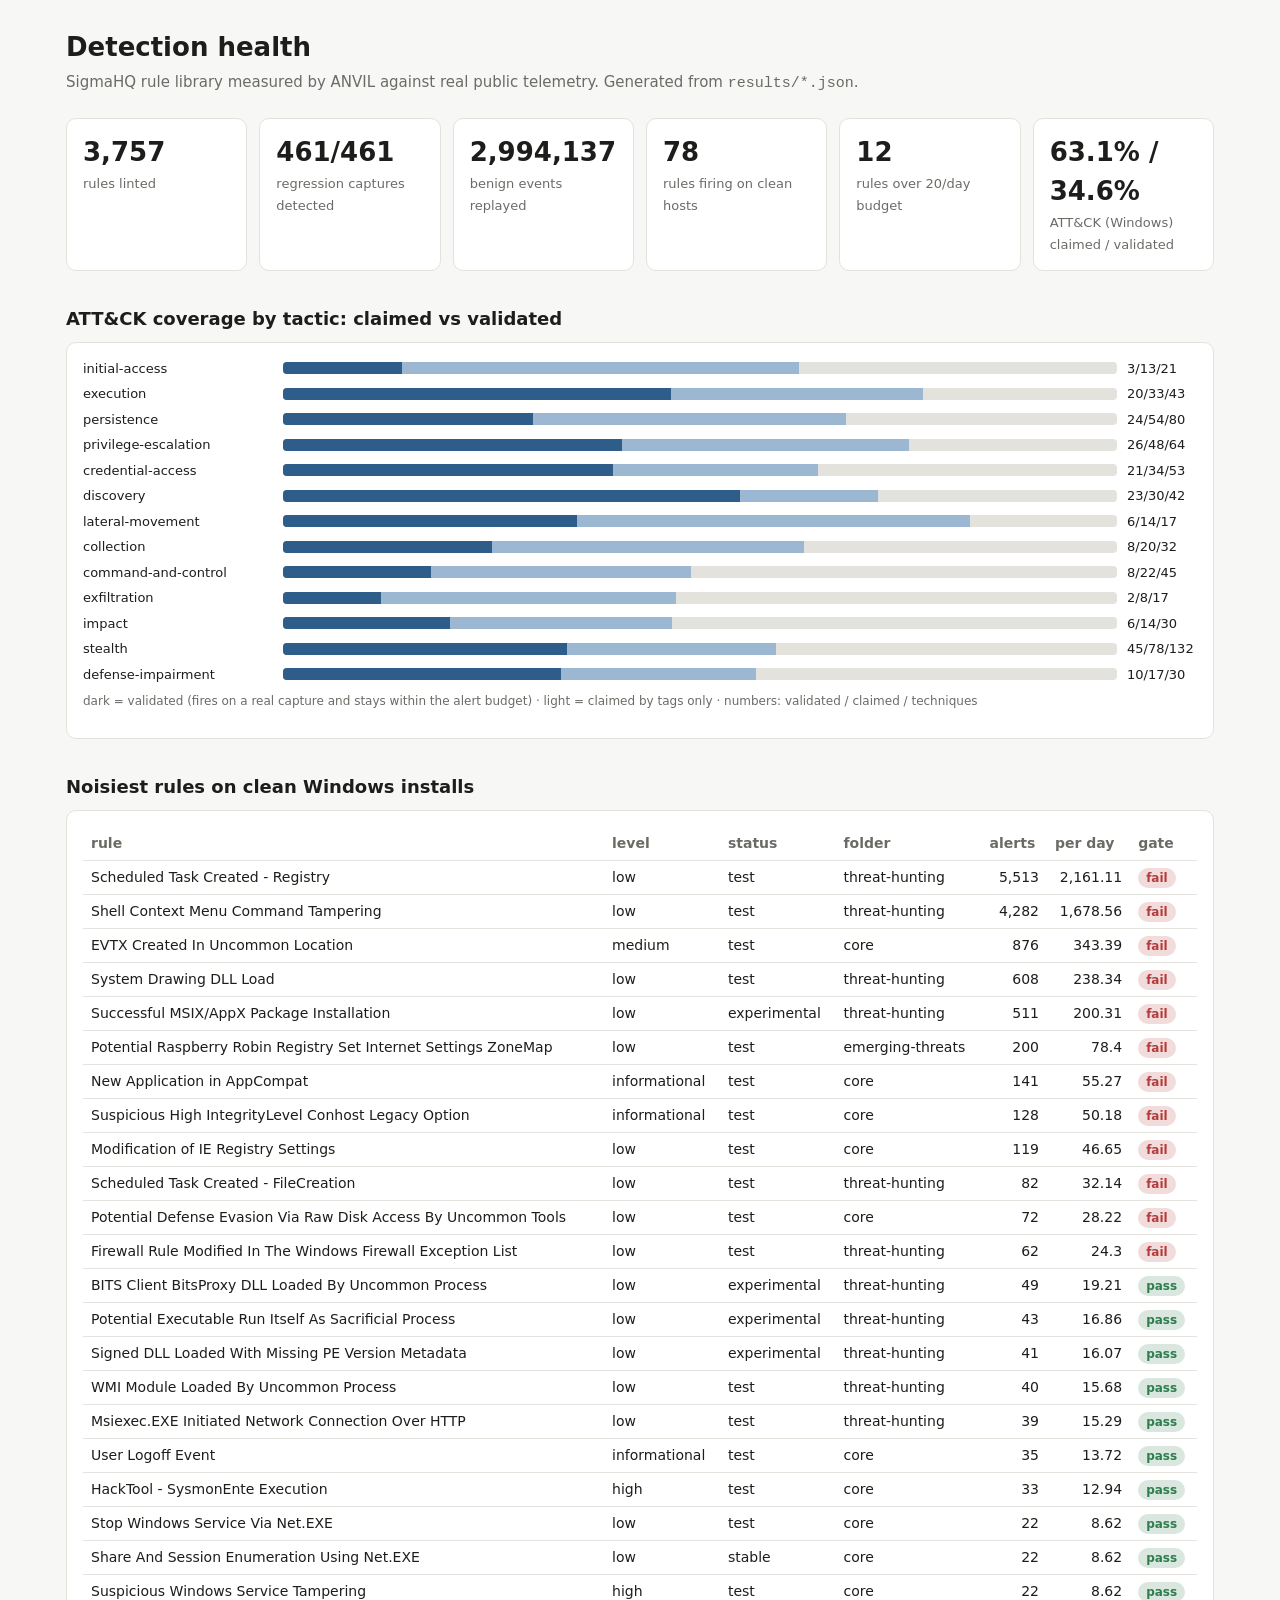
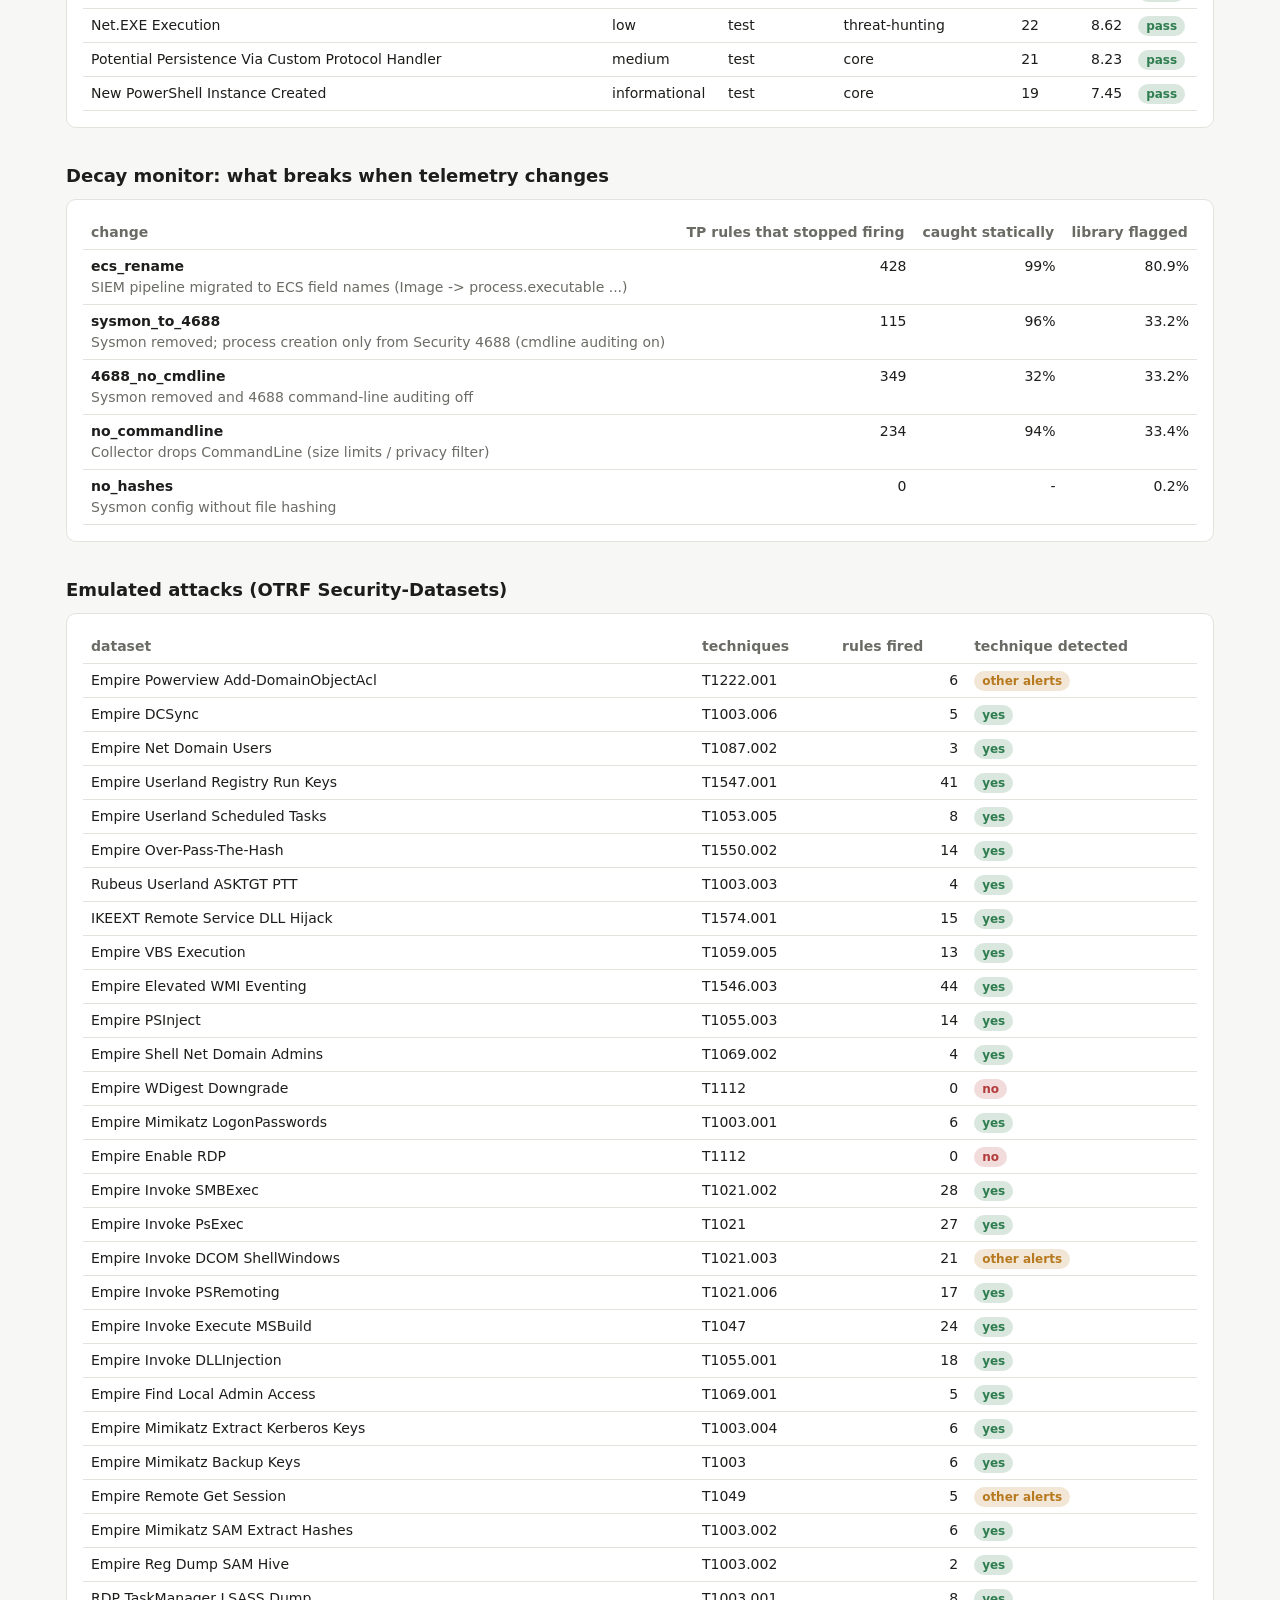
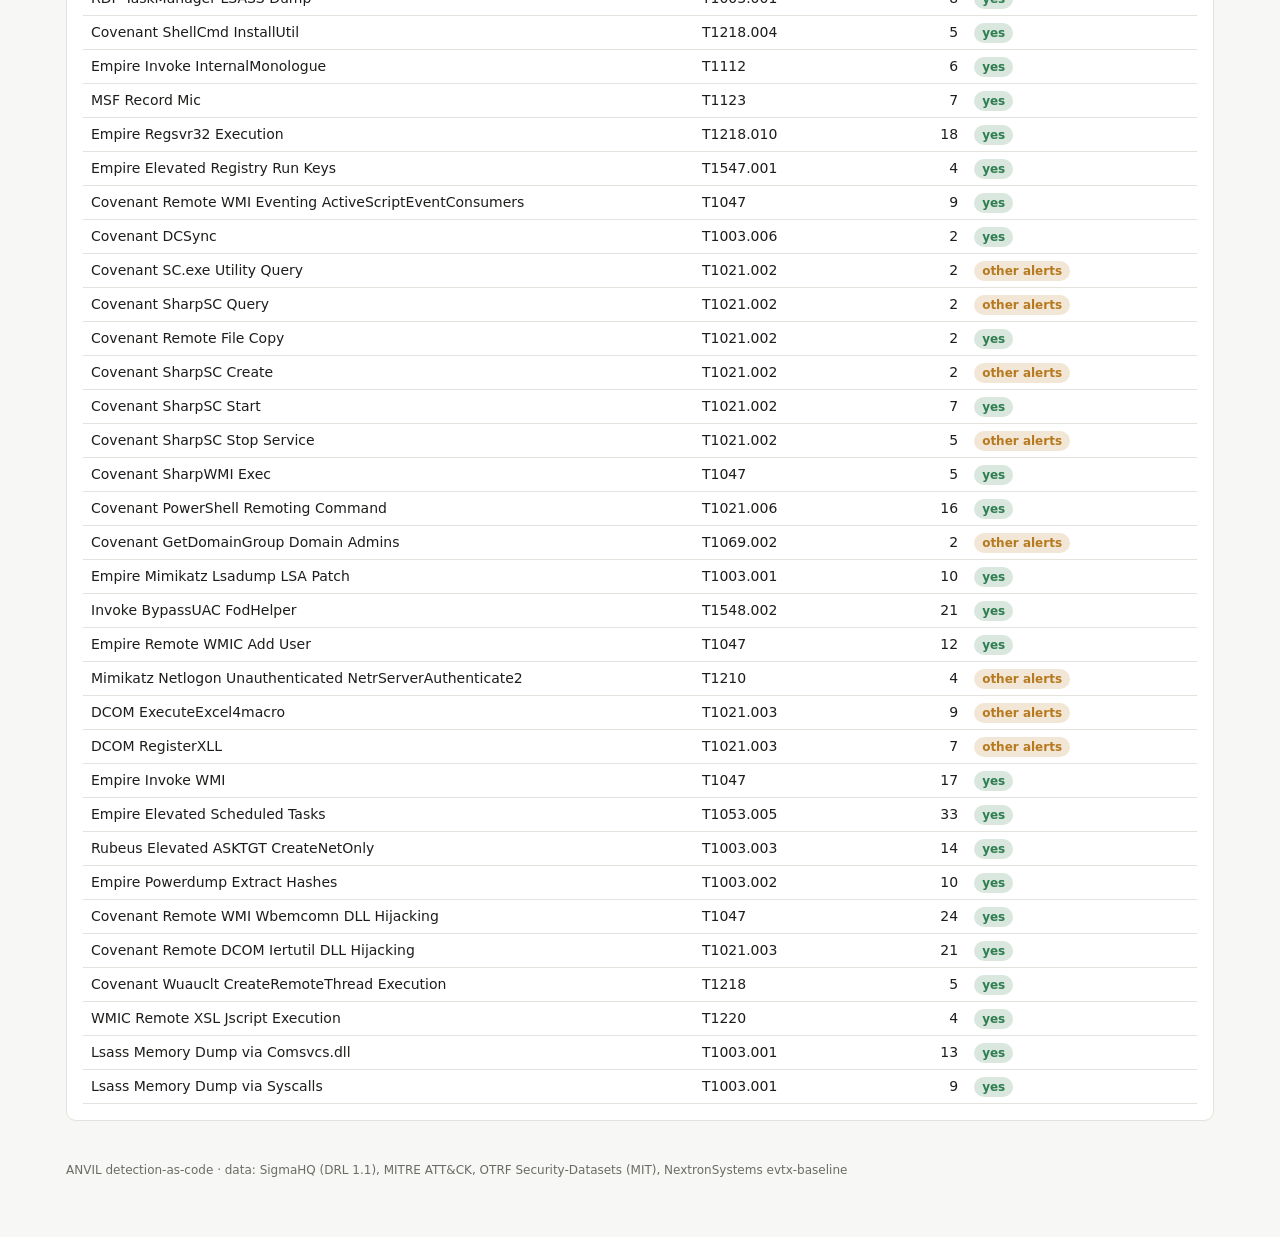
==== docs/dashboard.html @ 3c7c08f5 "data: real-data benchmark results, figures and health dashboard Full run on SigmaHQ @07ec293, evtx-b" ====
<!doctype html><html lang="en"><head><meta charset="utf-8"><meta name="viewport" content="width=device-width,initial-scale=1"><title>ANVIL detection health</title><style>
:root{--bg:#f7f7f5;--panel:#fff;--ink:#1d1d1b;--muted:#6b6b66;--line:#e3e2dc;--ok:#2f7d4f;--warn:#b7791f;
--bad:#b23b3b;--accent:#2f5d8a;--bar:#2f5d8a;--bar2:#9cb7d1}
@media (prefers-color-scheme:dark){:root{--bg:#141413;--panel:#1d1d1b;--ink:#ecebe6;--muted:#a3a29b;
--line:#33332f;--ok:#5fb383;--warn:#d9a441;--bad:#e06c6c;--accent:#7aa7d6;--bar:#7aa7d6;--bar2:#3c5a78}}
*{box-sizing:border-box}body{margin:0;background:var(--bg);color:var(--ink);
font:15px/1.5 system-ui,-apple-system,"Segoe UI",sans-serif}
main{max-width:1180px;margin:0 auto;padding:28px 16px 60px}
h1{font-size:26px;margin:0 0 4px}h2{font-size:18px;margin:34px 0 10px}
.sub{color:var(--muted);margin:0 0 22px}
.kpis{display:grid;grid-template-columns:repeat(auto-fit,minmax(170px,1fr));gap:12px}
.kpi{background:var(--panel);border:1px solid var(--line);border-radius:10px;padding:14px 16px}
.kpi b{display:block;font-size:26px;font-variant-numeric:tabular-nums}.kpi span{color:var(--muted);font-size:13px}
.card{background:var(--panel);border:1px solid var(--line);border-radius:10px;padding:16px;overflow-x:auto}
table{border-collapse:collapse;width:100%;font-size:14px}th,td{text-align:left;padding:6px 8px;
border-bottom:1px solid var(--line);vertical-align:top}th{color:var(--muted);font-weight:600}
td.n{text-align:right;font-variant-numeric:tabular-nums}
.pill{display:inline-block;padding:1px 8px;border-radius:99px;font-size:12px;font-weight:600}
.pass{background:color-mix(in srgb,var(--ok) 18%,transparent);color:var(--ok)}
.fail{background:color-mix(in srgb,var(--bad) 18%,transparent);color:var(--bad)}
.warn{background:color-mix(in srgb,var(--warn) 18%,transparent);color:var(--warn)}
.bars{display:grid;grid-template-columns:190px 1fr 70px;gap:6px 10px;align-items:center;font-size:13px}
.track{background:var(--line);border-radius:4px;height:12px;position:relative;overflow:hidden}
.fill{position:absolute;left:0;top:0;bottom:0;background:var(--bar2)}
.fill2{position:absolute;left:0;top:0;bottom:0;background:var(--bar)}
.legend{color:var(--muted);font-size:12px;margin-top:8px}
.grid2{display:grid;grid-template-columns:1fr 1fr;gap:16px}@media(max-width:800px){.grid2{grid-template-columns:1fr}}
footer{color:var(--muted);font-size:12px;margin-top:40px}
</style></head><body><main><h1>Detection health</h1><p class="sub">SigmaHQ rule library measured by ANVIL against real public telemetry. Generated from <code>results/*.json</code>.</p><div class="kpis"><div class="kpi"><b>3,757</b><span>rules linted</span></div><div class="kpi"><b>461/461</b><span>regression captures detected</span></div><div class="kpi"><b>2,994,137</b><span>benign events replayed</span></div><div class="kpi"><b>78</b><span>rules firing on clean hosts</span></div><div class="kpi"><b>12</b><span>rules over 20/day budget</span></div><div class="kpi"><b>63.1% / 34.6%</b><span>ATT&amp;CK (Windows) claimed / validated</span></div></div><h2>ATT&amp;CK coverage by tactic: claimed vs validated</h2><div class="card"><div class="bars"><span>initial-access</span><div class="track"><div class="fill" style="width:61.9%"></div><div class="fill2" style="width:14.3%"></div></div><span>3/13/21</span><span>execution</span><div class="track"><div class="fill" style="width:76.7%"></div><div class="fill2" style="width:46.5%"></div></div><span>20/33/43</span><span>persistence</span><div class="track"><div class="fill" style="width:67.5%"></div><div class="fill2" style="width:30.0%"></div></div><span>24/54/80</span><span>privilege-escalation</span><div class="track"><div class="fill" style="width:75.0%"></div><div class="fill2" style="width:40.6%"></div></div><span>26/48/64</span><span>credential-access</span><div class="track"><div class="fill" style="width:64.2%"></div><div class="fill2" style="width:39.6%"></div></div><span>21/34/53</span><span>discovery</span><div class="track"><div class="fill" style="width:71.4%"></div><div class="fill2" style="width:54.8%"></div></div><span>23/30/42</span><span>lateral-movement</span><div class="track"><div class="fill" style="width:82.4%"></div><div class="fill2" style="width:35.3%"></div></div><span>6/14/17</span><span>collection</span><div class="track"><div class="fill" style="width:62.5%"></div><div class="fill2" style="width:25.0%"></div></div><span>8/20/32</span><span>command-and-control</span><div class="track"><div class="fill" style="width:48.9%"></div><div class="fill2" style="width:17.8%"></div></div><span>8/22/45</span><span>exfiltration</span><div class="track"><div class="fill" style="width:47.1%"></div><div class="fill2" style="width:11.8%"></div></div><span>2/8/17</span><span>impact</span><div class="track"><div class="fill" style="width:46.7%"></div><div class="fill2" style="width:20.0%"></div></div><span>6/14/30</span><span>stealth</span><div class="track"><div class="fill" style="width:59.1%"></div><div class="fill2" style="width:34.1%"></div></div><span>45/78/132</span><span>defense-impairment</span><div class="track"><div class="fill" style="width:56.7%"></div><div class="fill2" style="width:33.3%"></div></div><span>10/17/30</span></div><p class="legend">dark = validated (fires on a real capture and stays within the alert budget) · light = claimed by tags only · numbers: validated / claimed / techniques</p></div><h2>Noisiest rules on clean Windows installs</h2><div class="card"><table><tr><th>rule</th><th>level</th><th>status</th><th>folder</th><th class="n">alerts</th><th class="n">per day</th><th>gate</th></tr><tr><td>Scheduled Task Created - Registry</td><td>low</td><td>test</td><td>threat-hunting</td><td class="n">5,513</td><td class="n">2,161.11</td><td><span class="pill fail">fail</span></td></tr><tr><td>Shell Context Menu Command Tampering</td><td>low</td><td>test</td><td>threat-hunting</td><td class="n">4,282</td><td class="n">1,678.56</td><td><span class="pill fail">fail</span></td></tr><tr><td>EVTX Created In Uncommon Location</td><td>medium</td><td>test</td><td>core</td><td class="n">876</td><td class="n">343.39</td><td><span class="pill fail">fail</span></td></tr><tr><td>System Drawing DLL Load</td><td>low</td><td>test</td><td>threat-hunting</td><td class="n">608</td><td class="n">238.34</td><td><span class="pill fail">fail</span></td></tr><tr><td>Successful MSIX/AppX Package Installation</td><td>low</td><td>experimental</td><td>threat-hunting</td><td class="n">511</td><td class="n">200.31</td><td><span class="pill fail">fail</span></td></tr><tr><td>Potential Raspberry Robin Registry Set Internet Settings ZoneMap</td><td>low</td><td>test</td><td>emerging-threats</td><td class="n">200</td><td class="n">78.4</td><td><span class="pill fail">fail</span></td></tr><tr><td>New Application in AppCompat</td><td>informational</td><td>test</td><td>core</td><td class="n">141</td><td class="n">55.27</td><td><span class="pill fail">fail</span></td></tr><tr><td>Suspicious High IntegrityLevel Conhost Legacy Option</td><td>informational</td><td>test</td><td>core</td><td class="n">128</td><td class="n">50.18</td><td><span class="pill fail">fail</span></td></tr><tr><td>Modification of IE Registry Settings</td><td>low</td><td>test</td><td>core</td><td class="n">119</td><td class="n">46.65</td><td><span class="pill fail">fail</span></td></tr><tr><td>Scheduled Task Created - FileCreation</td><td>low</td><td>test</td><td>threat-hunting</td><td class="n">82</td><td class="n">32.14</td><td><span class="pill fail">fail</span></td></tr><tr><td>Potential Defense Evasion Via Raw Disk Access By Uncommon Tools</td><td>low</td><td>test</td><td>core</td><td class="n">72</td><td class="n">28.22</td><td><span class="pill fail">fail</span></td></tr><tr><td>Firewall Rule Modified In The Windows Firewall Exception List</td><td>low</td><td>test</td><td>threat-hunting</td><td class="n">62</td><td class="n">24.3</td><td><span class="pill fail">fail</span></td></tr><tr><td>BITS Client BitsProxy DLL Loaded By Uncommon Process</td><td>low</td><td>experimental</td><td>threat-hunting</td><td class="n">49</td><td class="n">19.21</td><td><span class="pill pass">pass</span></td></tr><tr><td>Potential Executable Run Itself As Sacrificial Process</td><td>low</td><td>experimental</td><td>threat-hunting</td><td class="n">43</td><td class="n">16.86</td><td><span class="pill pass">pass</span></td></tr><tr><td>Signed DLL Loaded With Missing PE Version Metadata</td><td>low</td><td>experimental</td><td>threat-hunting</td><td class="n">41</td><td class="n">16.07</td><td><span class="pill pass">pass</span></td></tr><tr><td>WMI Module Loaded By Uncommon Process</td><td>low</td><td>test</td><td>threat-hunting</td><td class="n">40</td><td class="n">15.68</td><td><span class="pill pass">pass</span></td></tr><tr><td>Msiexec.EXE Initiated Network Connection Over HTTP</td><td>low</td><td>test</td><td>threat-hunting</td><td class="n">39</td><td class="n">15.29</td><td><span class="pill pass">pass</span></td></tr><tr><td>User Logoff Event</td><td>informational</td><td>test</td><td>core</td><td class="n">35</td><td class="n">13.72</td><td><span class="pill pass">pass</span></td></tr><tr><td>HackTool - SysmonEnte Execution</td><td>high</td><td>test</td><td>core</td><td class="n">33</td><td class="n">12.94</td><td><span class="pill pass">pass</span></td></tr><tr><td>Stop Windows Service Via Net.EXE</td><td>low</td><td>test</td><td>core</td><td class="n">22</td><td class="n">8.62</td><td><span class="pill pass">pass</span></td></tr><tr><td>Share And Session Enumeration Using Net.EXE</td><td>low</td><td>stable</td><td>core</td><td class="n">22</td><td class="n">8.62</td><td><span class="pill pass">pass</span></td></tr><tr><td>Suspicious Windows Service Tampering</td><td>high</td><td>test</td><td>core</td><td class="n">22</td><td class="n">8.62</td><td><span class="pill pass">pass</span></td></tr><tr><td>Net.EXE Execution</td><td>low</td><td>test</td><td>threat-hunting</td><td class="n">22</td><td class="n">8.62</td><td><span class="pill pass">pass</span></td></tr><tr><td>Potential Persistence Via Custom Protocol Handler</td><td>medium</td><td>test</td><td>core</td><td class="n">21</td><td class="n">8.23</td><td><span class="pill pass">pass</span></td></tr><tr><td>New PowerShell Instance Created</td><td>informational</td><td>test</td><td>core</td><td class="n">19</td><td class="n">7.45</td><td><span class="pill pass">pass</span></td></tr></table></div><h2>Decay monitor: what breaks when telemetry changes</h2><div class="card"><table><tr><th>change</th><th class="n">TP rules that stopped firing</th><th class="n">caught statically</th><th class="n">library flagged</th></tr><tr><td><b>ecs_rename</b><br><span class="sub">SIEM pipeline migrated to ECS field names (Image -&gt; process.executable ...)</span></td><td class="n">428</td><td class="n">99%</td><td class="n">80.9%</td></tr><tr><td><b>sysmon_to_4688</b><br><span class="sub">Sysmon removed; process creation only from Security 4688 (cmdline auditing on)</span></td><td class="n">115</td><td class="n">96%</td><td class="n">33.2%</td></tr><tr><td><b>4688_no_cmdline</b><br><span class="sub">Sysmon removed and 4688 command-line auditing off</span></td><td class="n">349</td><td class="n">32%</td><td class="n">33.2%</td></tr><tr><td><b>no_commandline</b><br><span class="sub">Collector drops CommandLine (size limits / privacy filter)</span></td><td class="n">234</td><td class="n">94%</td><td class="n">33.4%</td></tr><tr><td><b>no_hashes</b><br><span class="sub">Sysmon config without file hashing</span></td><td class="n">0</td><td class="n">-</td><td class="n">0.2%</td></tr></table></div><h2>Emulated attacks (OTRF Security-Datasets)</h2><div class="card"><table><tr><th>dataset</th><th>techniques</th><th class="n">rules fired</th><th>technique detected</th></tr><tr><td>Empire Powerview Add-DomainObjectAcl</td><td>T1222.001</td><td class="n">6</td><td><span class="pill warn">other alerts</span></td></tr><tr><td>Empire DCSync</td><td>T1003.006</td><td class="n">5</td><td><span class="pill pass">yes</span></td></tr><tr><td>Empire Net Domain Users</td><td>T1087.002</td><td class="n">3</td><td><span class="pill pass">yes</span></td></tr><tr><td>Empire Userland Registry Run Keys</td><td>T1547.001</td><td class="n">41</td><td><span class="pill pass">yes</span></td></tr><tr><td>Empire Userland Scheduled Tasks</td><td>T1053.005</td><td class="n">8</td><td><span class="pill pass">yes</span></td></tr><tr><td>Empire Over-Pass-The-Hash</td><td>T1550.002</td><td class="n">14</td><td><span class="pill pass">yes</span></td></tr><tr><td>Rubeus Userland ASKTGT PTT</td><td>T1003.003</td><td class="n">4</td><td><span class="pill pass">yes</span></td></tr><tr><td>IKEEXT Remote Service DLL Hijack</td><td>T1574.001</td><td class="n">15</td><td><span class="pill pass">yes</span></td></tr><tr><td>Empire VBS Execution</td><td>T1059.005</td><td class="n">13</td><td><span class="pill pass">yes</span></td></tr><tr><td>Empire Elevated WMI Eventing</td><td>T1546.003</td><td class="n">44</td><td><span class="pill pass">yes</span></td></tr><tr><td>Empire PSInject</td><td>T1055.003</td><td class="n">14</td><td><span class="pill pass">yes</span></td></tr><tr><td>Empire Shell Net Domain Admins</td><td>T1069.002</td><td class="n">4</td><td><span class="pill pass">yes</span></td></tr><tr><td>Empire WDigest Downgrade</td><td>T1112</td><td class="n">0</td><td><span class="pill fail">no</span></td></tr><tr><td>Empire Mimikatz LogonPasswords</td><td>T1003.001</td><td class="n">6</td><td><span class="pill pass">yes</span></td></tr><tr><td>Empire Enable RDP</td><td>T1112</td><td class="n">0</td><td><span class="pill fail">no</span></td></tr><tr><td>Empire Invoke SMBExec</td><td>T1021.002</td><td class="n">28</td><td><span class="pill pass">yes</span></td></tr><tr><td>Empire Invoke PsExec</td><td>T1021</td><td class="n">27</td><td><span class="pill pass">yes</span></td></tr><tr><td>Empire Invoke DCOM ShellWindows</td><td>T1021.003</td><td class="n">21</td><td><span class="pill warn">other alerts</span></td></tr><tr><td>Empire Invoke PSRemoting</td><td>T1021.006</td><td class="n">17</td><td><span class="pill pass">yes</span></td></tr><tr><td>Empire Invoke Execute MSBuild</td><td>T1047</td><td class="n">24</td><td><span class="pill pass">yes</span></td></tr><tr><td>Empire Invoke DLLInjection</td><td>T1055.001</td><td class="n">18</td><td><span class="pill pass">yes</span></td></tr><tr><td>Empire Find Local Admin Access</td><td>T1069.001</td><td class="n">5</td><td><span class="pill pass">yes</span></td></tr><tr><td>Empire Mimikatz Extract Kerberos Keys</td><td>T1003.004</td><td class="n">6</td><td><span class="pill pass">yes</span></td></tr><tr><td>Empire Mimikatz Backup Keys</td><td>T1003</td><td class="n">6</td><td><span class="pill pass">yes</span></td></tr><tr><td>Empire Remote Get Session</td><td>T1049</td><td class="n">5</td><td><span class="pill warn">other alerts</span></td></tr><tr><td>Empire Mimikatz SAM Extract Hashes</td><td>T1003.002</td><td class="n">6</td><td><span class="pill pass">yes</span></td></tr><tr><td>Empire Reg Dump SAM Hive</td><td>T1003.002</td><td class="n">2</td><td><span class="pill pass">yes</span></td></tr><tr><td>RDP TaskManager LSASS Dump</td><td>T1003.001</td><td class="n">8</td><td><span class="pill pass">yes</span></td></tr><tr><td>Covenant ShellCmd InstallUtil</td><td>T1218.004</td><td class="n">5</td><td><span class="pill pass">yes</span></td></tr><tr><td>Empire Invoke InternalMonologue</td><td>T1112</td><td class="n">6</td><td><span class="pill pass">yes</span></td></tr><tr><td>MSF Record Mic</td><td>T1123</td><td class="n">7</td><td><span class="pill pass">yes</span></td></tr><tr><td>Empire Regsvr32 Execution</td><td>T1218.010</td><td class="n">18</td><td><span class="pill pass">yes</span></td></tr><tr><td>Empire Elevated Registry Run Keys</td><td>T1547.001</td><td class="n">4</td><td><span class="pill pass">yes</span></td></tr><tr><td>Covenant Remote WMI Eventing ActiveScriptEventConsumers</td><td>T1047</td><td class="n">9</td><td><span class="pill pass">yes</span></td></tr><tr><td>Covenant DCSync</td><td>T1003.006</td><td class="n">2</td><td><span class="pill pass">yes</span></td></tr><tr><td>Covenant SC.exe Utility Query</td><td>T1021.002</td><td class="n">2</td><td><span class="pill warn">other alerts</span></td></tr><tr><td>Covenant SharpSC Query</td><td>T1021.002</td><td class="n">2</td><td><span class="pill warn">other alerts</span></td></tr><tr><td>Covenant Remote File Copy</td><td>T1021.002</td><td class="n">2</td><td><span class="pill pass">yes</span></td></tr><tr><td>Covenant SharpSC Create</td><td>T1021.002</td><td class="n">2</td><td><span class="pill warn">other alerts</span></td></tr><tr><td>Covenant SharpSC Start</td><td>T1021.002</td><td class="n">7</td><td><span class="pill pass">yes</span></td></tr><tr><td>Covenant SharpSC Stop Service</td><td>T1021.002</td><td class="n">5</td><td><span class="pill warn">other alerts</span></td></tr><tr><td>Covenant SharpWMI Exec</td><td>T1047</td><td class="n">5</td><td><span class="pill pass">yes</span></td></tr><tr><td>Covenant PowerShell Remoting Command</td><td>T1021.006</td><td class="n">16</td><td><span class="pill pass">yes</span></td></tr><tr><td>Covenant GetDomainGroup Domain Admins</td><td>T1069.002</td><td class="n">2</td><td><span class="pill warn">other alerts</span></td></tr><tr><td>Empire Mimikatz Lsadump LSA Patch</td><td>T1003.001</td><td class="n">10</td><td><span class="pill pass">yes</span></td></tr><tr><td>Invoke BypassUAC FodHelper</td><td>T1548.002</td><td class="n">21</td><td><span class="pill pass">yes</span></td></tr><tr><td>Empire Remote WMIC Add User</td><td>T1047</td><td class="n">12</td><td><span class="pill pass">yes</span></td></tr><tr><td>Mimikatz Netlogon Unauthenticated NetrServerAuthenticate2</td><td>T1210</td><td class="n">4</td><td><span class="pill warn">other alerts</span></td></tr><tr><td>DCOM ExecuteExcel4macro</td><td>T1021.003</td><td class="n">9</td><td><span class="pill warn">other alerts</span></td></tr><tr><td>DCOM RegisterXLL</td><td>T1021.003</td><td class="n">7</td><td><span class="pill warn">other alerts</span></td></tr><tr><td>Empire Invoke WMI</td><td>T1047</td><td class="n">17</td><td><span class="pill pass">yes</span></td></tr><tr><td>Empire Elevated Scheduled Tasks</td><td>T1053.005</td><td class="n">33</td><td><span class="pill pass">yes</span></td></tr><tr><td>Rubeus Elevated ASKTGT CreateNetOnly</td><td>T1003.003</td><td class="n">14</td><td><span class="pill pass">yes</span></td></tr><tr><td>Empire Powerdump Extract Hashes</td><td>T1003.002</td><td class="n">10</td><td><span class="pill pass">yes</span></td></tr><tr><td>Covenant Remote WMI Wbemcomn DLL Hijacking</td><td>T1047</td><td class="n">24</td><td><span class="pill pass">yes</span></td></tr><tr><td>Covenant Remote DCOM Iertutil DLL Hijacking</td><td>T1021.003</td><td class="n">21</td><td><span class="pill pass">yes</span></td></tr><tr><td>Covenant Wuauclt CreateRemoteThread Execution</td><td>T1218</td><td class="n">5</td><td><span class="pill pass">yes</span></td></tr><tr><td>WMIC Remote XSL Jscript Execution</td><td>T1220</td><td class="n">4</td><td><span class="pill pass">yes</span></td></tr><tr><td>Lsass Memory Dump via Comsvcs.dll</td><td>T1003.001</td><td class="n">13</td><td><span class="pill pass">yes</span></td></tr><tr><td>Lsass Memory Dump via Syscalls</td><td>T1003.001</td><td class="n">9</td><td><span class="pill pass">yes</span></td></tr></table></div><footer>ANVIL detection-as-code · data: SigmaHQ (DRL 1.1), MITRE ATT&amp;CK, OTRF Security-Datasets (MIT), NextronSystems evtx-baseline</footer></main></body></html>
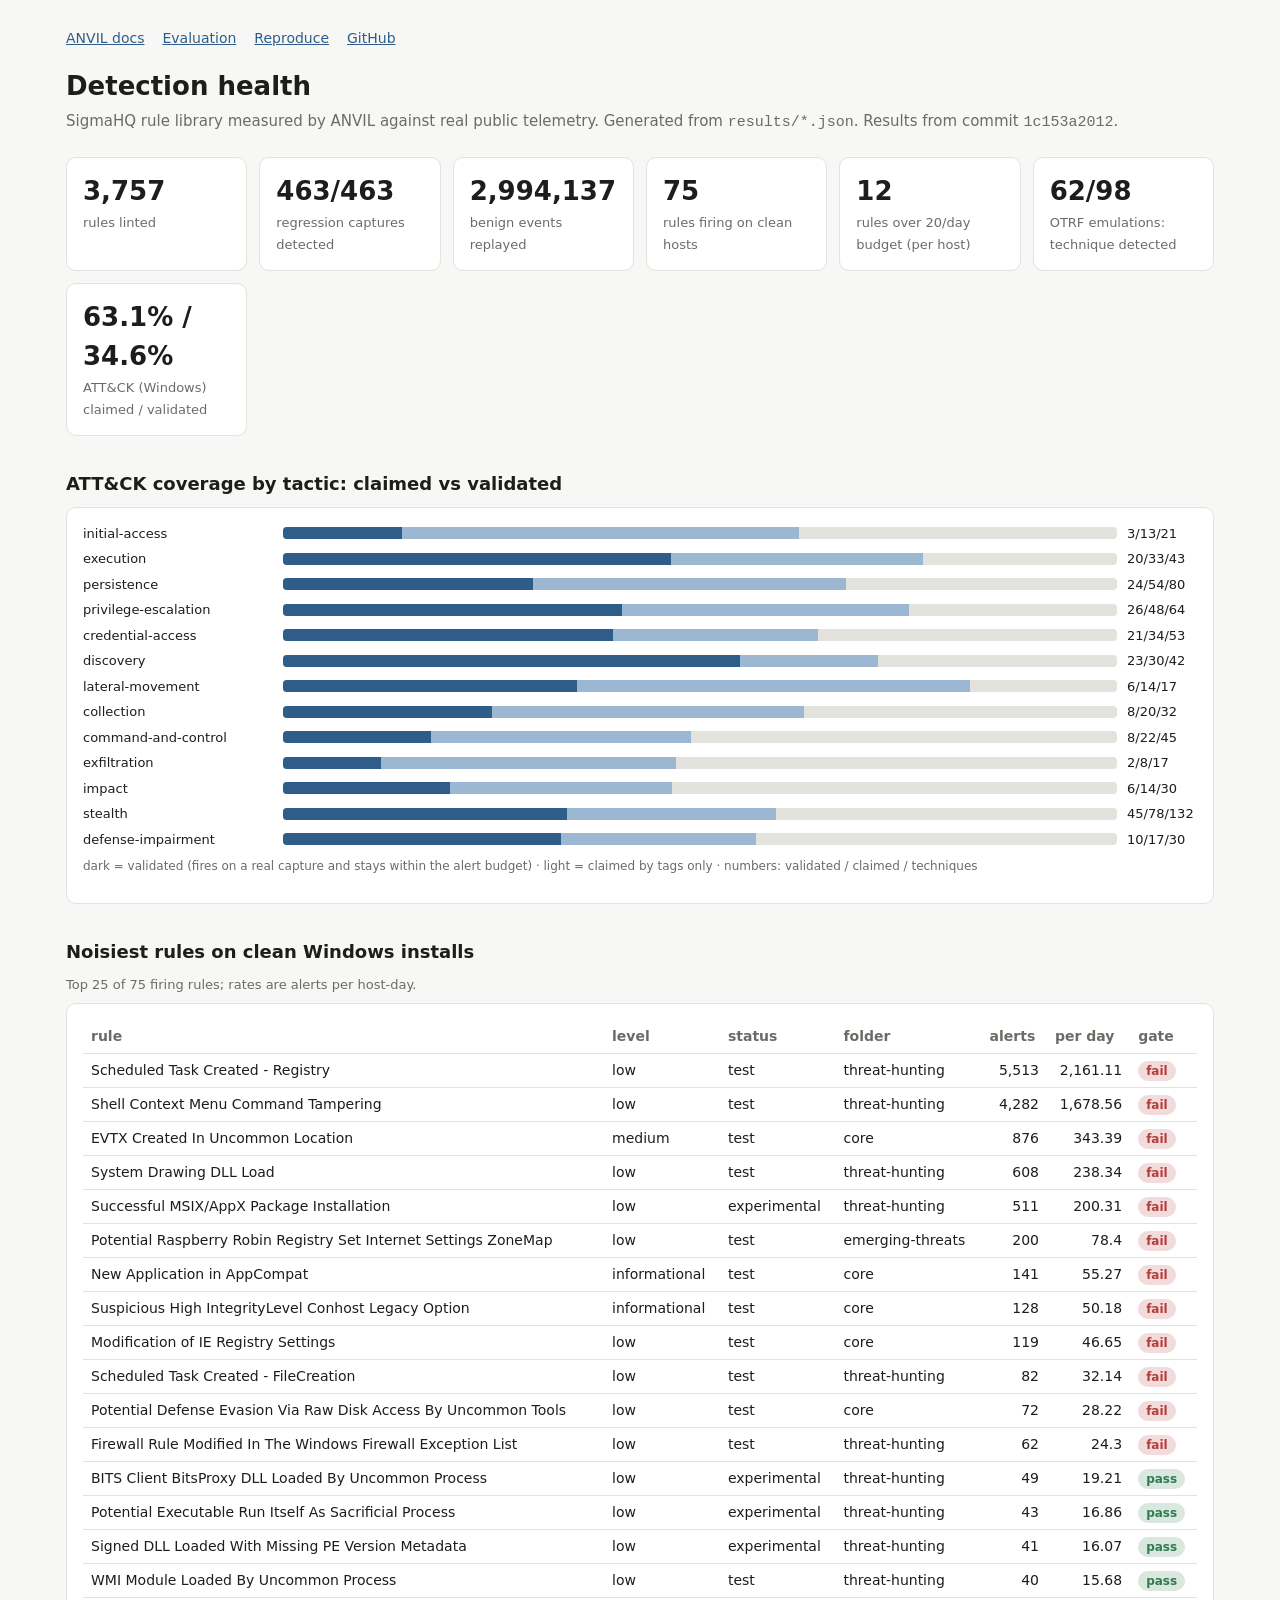
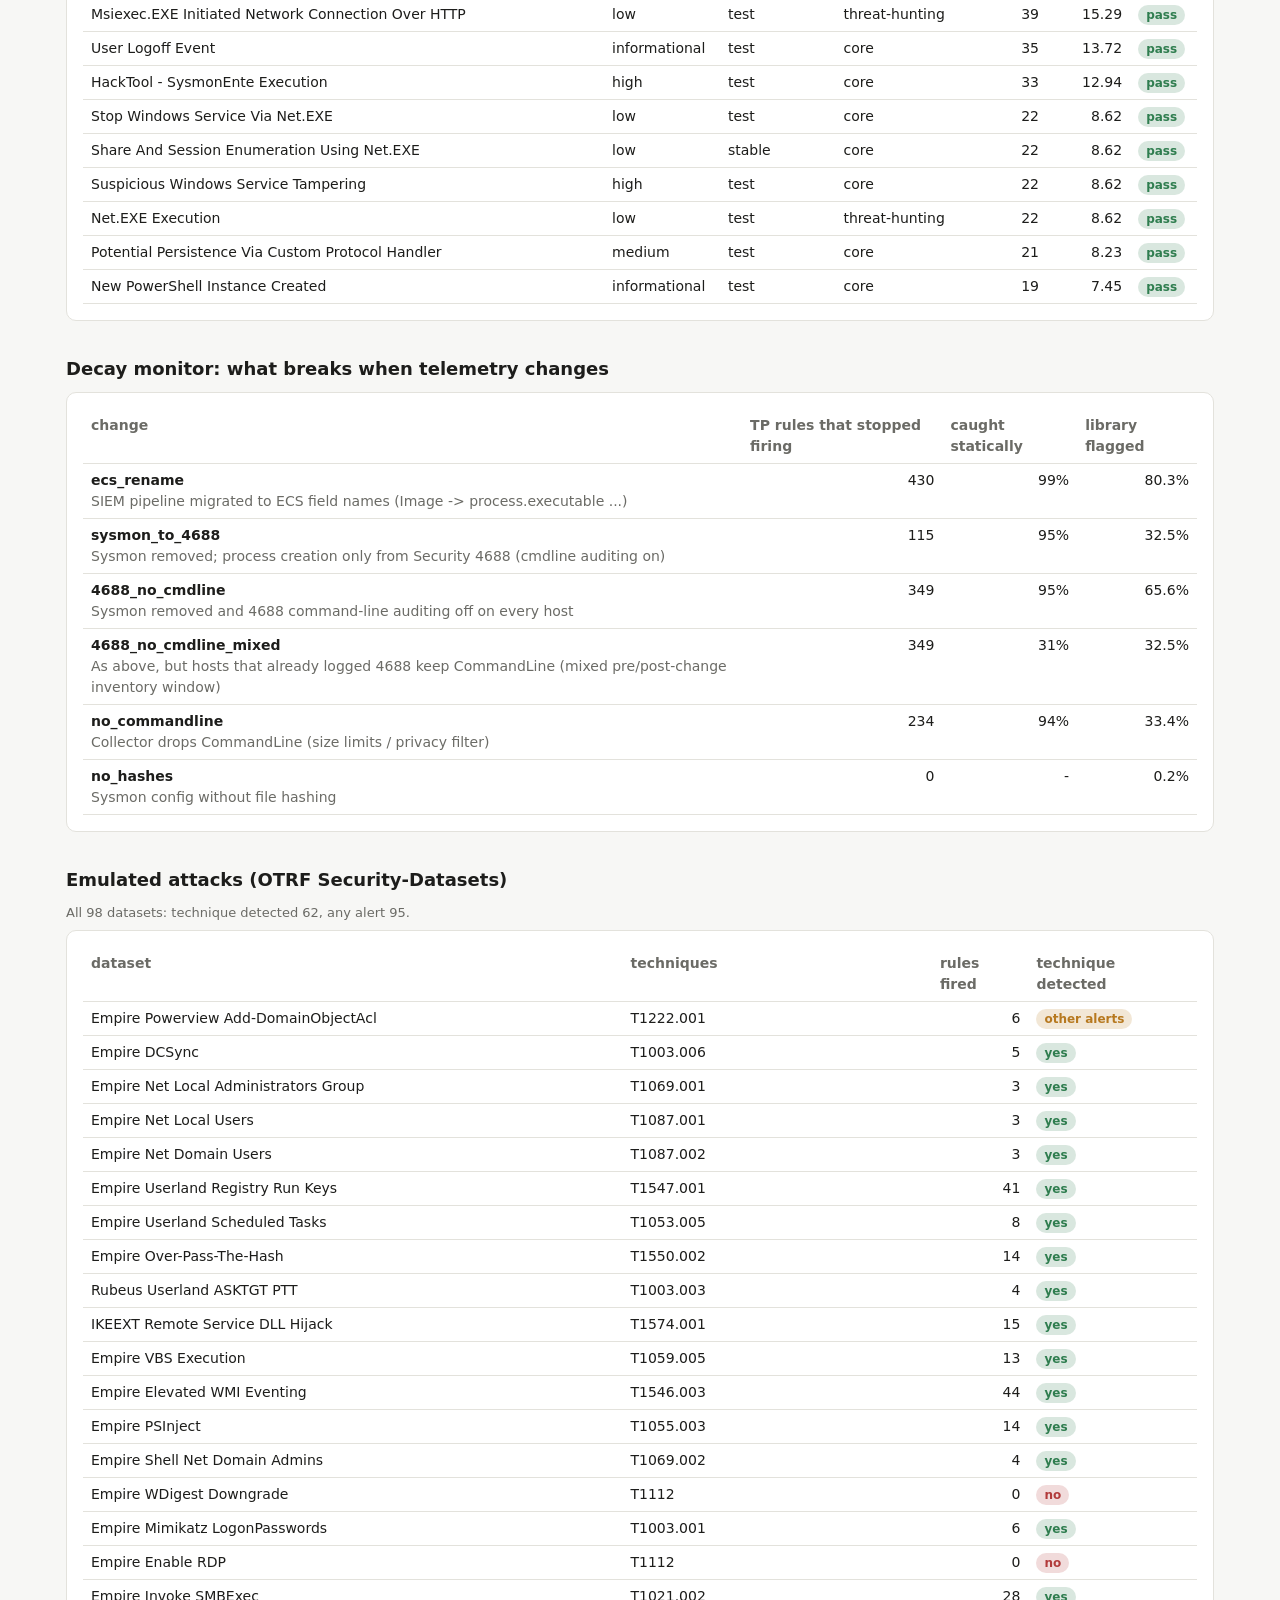
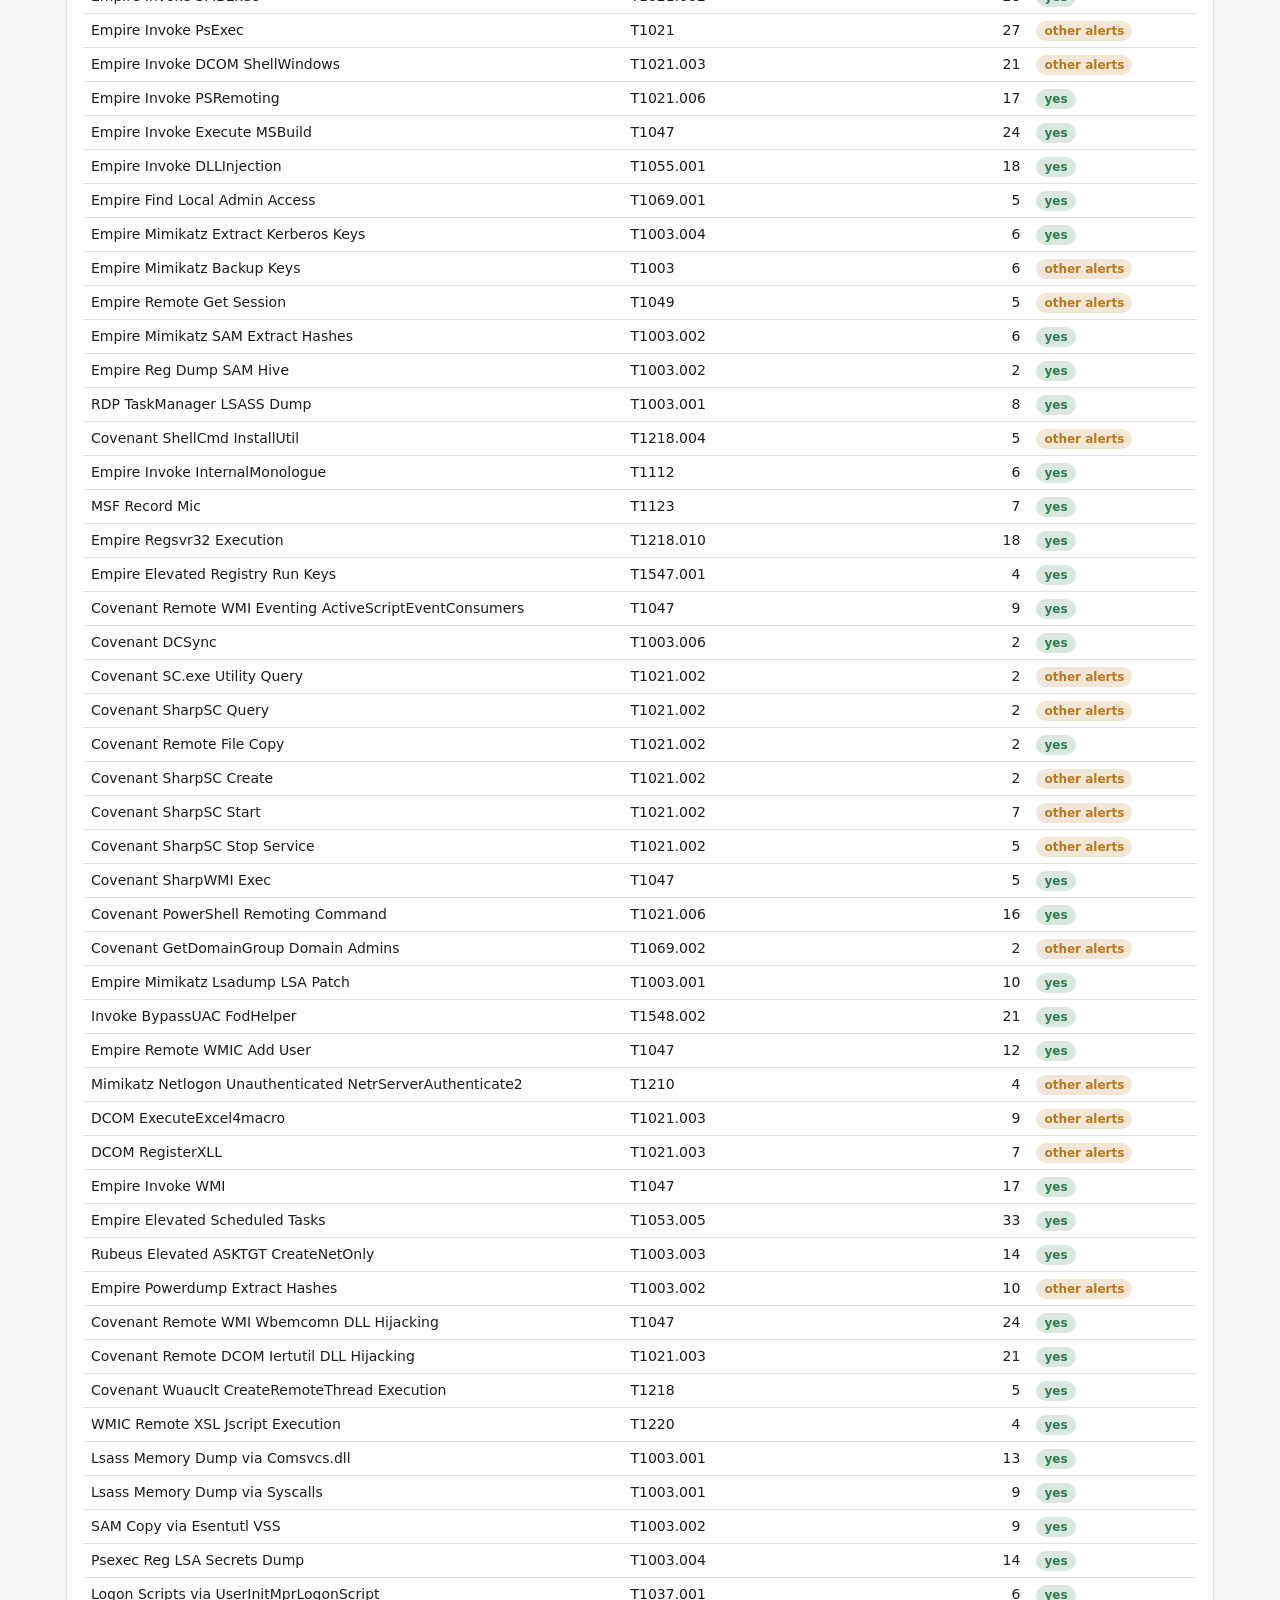
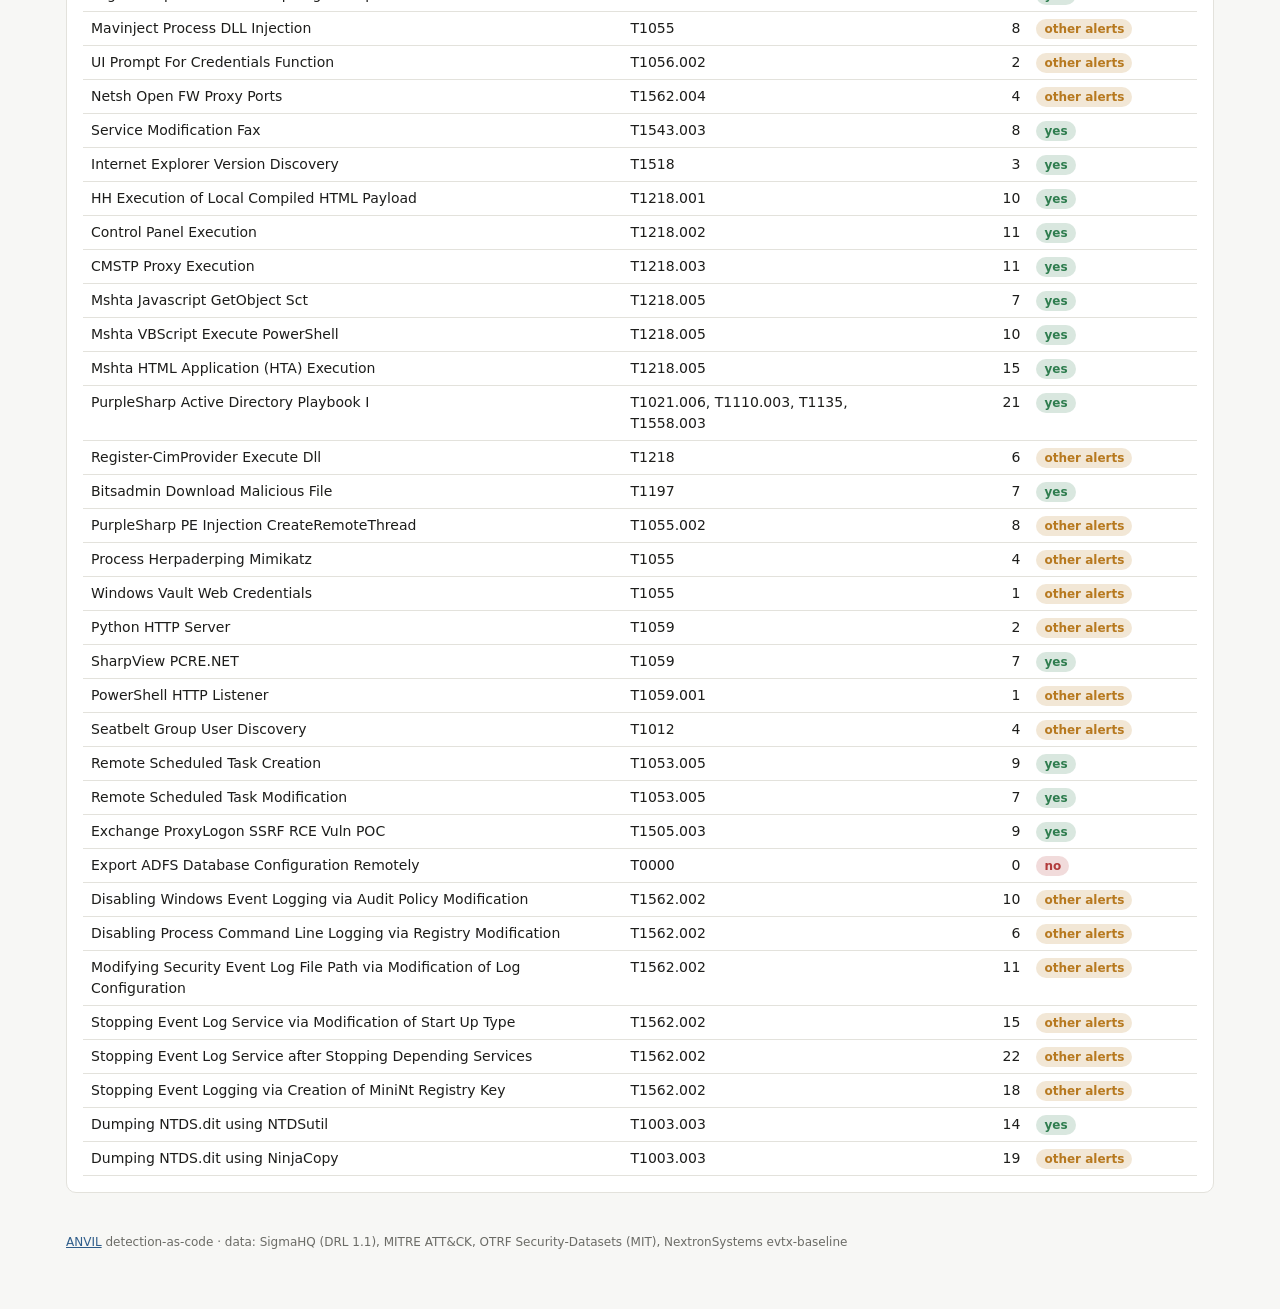
==== commit 816fbdea: "data: full CI benchmark run 37016390345 (all 98 OTRF datasets, 463 regression cases, Linux/AWS stage" ====
--- a/docs/dashboard.html
+++ b/docs/dashboard.html
@@ -26,4 +26,7 @@
 .legend{color:var(--muted);font-size:12px;margin-top:8px}
 .grid2{display:grid;grid-template-columns:1fr 1fr;gap:16px}@media(max-width:800px){.grid2{grid-template-columns:1fr}}
 footer{color:var(--muted);font-size:12px;margin-top:40px}
-</style></head><body><main><h1>Detection health</h1><p class="sub">SigmaHQ rule library measured by ANVIL against real public telemetry. Generated from <code>results/*.json</code>.</p><div class="kpis"><div class="kpi"><b>3,757</b><span>rules linted</span></div><div class="kpi"><b>461/461</b><span>regression captures detected</span></div><div class="kpi"><b>2,994,137</b><span>benign events replayed</span></div><div class="kpi"><b>78</b><span>rules firing on clean hosts</span></div><div class="kpi"><b>12</b><span>rules over 20/day budget</span></div><div class="kpi"><b>63.1% / 34.6%</b><span>ATT&amp;CK (Windows) claimed / validated</span></div></div><h2>ATT&amp;CK coverage by tactic: claimed vs validated</h2><div class="card"><div class="bars"><span>initial-access</span><div class="track"><div class="fill" style="width:61.9%"></div><div class="fill2" style="width:14.3%"></div></div><span>3/13/21</span><span>execution</span><div class="track"><div class="fill" style="width:76.7%"></div><div class="fill2" style="width:46.5%"></div></div><span>20/33/43</span><span>persistence</span><div class="track"><div class="fill" style="width:67.5%"></div><div class="fill2" style="width:30.0%"></div></div><span>24/54/80</span><span>privilege-escalation</span><div class="track"><div class="fill" style="width:75.0%"></div><div class="fill2" style="width:40.6%"></div></div><span>26/48/64</span><span>credential-access</span><div class="track"><div class="fill" style="width:64.2%"></div><div class="fill2" style="width:39.6%"></div></div><span>21/34/53</span><span>discovery</span><div class="track"><div class="fill" style="width:71.4%"></div><div class="fill2" style="width:54.8%"></div></div><span>23/30/42</span><span>lateral-movement</span><div class="track"><div class="fill" style="width:82.4%"></div><div class="fill2" style="width:35.3%"></div></div><span>6/14/17</span><span>collection</span><div class="track"><div class="fill" style="width:62.5%"></div><div class="fill2" style="width:25.0%"></div></div><span>8/20/32</span><span>command-and-control</span><div class="track"><div class="fill" style="width:48.9%"></div><div class="fill2" style="width:17.8%"></div></div><span>8/22/45</span><span>exfiltration</span><div class="track"><div class="fill" style="width:47.1%"></div><div class="fill2" style="width:11.8%"></div></div><span>2/8/17</span><span>impact</span><div class="track"><div class="fill" style="width:46.7%"></div><div class="fill2" style="width:20.0%"></div></div><span>6/14/30</span><span>stealth</span><div class="track"><div class="fill" style="width:59.1%"></div><div class="fill2" style="width:34.1%"></div></div><span>45/78/132</span><span>defense-impairment</span><div class="track"><div class="fill" style="width:56.7%"></div><div class="fill2" style="width:33.3%"></div></div><span>10/17/30</span></div><p class="legend">dark = validated (fires on a real capture and stays within the alert budget) · light = claimed by tags only · numbers: validated / claimed / techniques</p></div><h2>Noisiest rules on clean Windows installs</h2><div class="card"><table><tr><th>rule</th><th>level</th><th>status</th><th>folder</th><th class="n">alerts</th><th class="n">per day</th><th>gate</th></tr><tr><td>Scheduled Task Created - Registry</td><td>low</td><td>test</td><td>threat-hunting</td><td class="n">5,513</td><td class="n">2,161.11</td><td><span class="pill fail">fail</span></td></tr><tr><td>Shell Context Menu Command Tampering</td><td>low</td><td>test</td><td>threat-hunting</td><td class="n">4,282</td><td class="n">1,678.56</td><td><span class="pill fail">fail</span></td></tr><tr><td>EVTX Created In Uncommon Location</td><td>medium</td><td>test</td><td>core</td><td class="n">876</td><td class="n">343.39</td><td><span class="pill fail">fail</span></td></tr><tr><td>System Drawing DLL Load</td><td>low</td><td>test</td><td>threat-hunting</td><td class="n">608</td><td class="n">238.34</td><td><span class="pill fail">fail</span></td></tr><tr><td>Successful MSIX/AppX Package Installation</td><td>low</td><td>experimental</td><td>threat-hunting</td><td class="n">511</td><td class="n">200.31</td><td><span class="pill fail">fail</span></td></tr><tr><td>Potential Raspberry Robin Registry Set Internet Settings ZoneMap</td><td>low</td><td>test</td><td>emerging-threats</td><td class="n">200</td><td class="n">78.4</td><td><span class="pill fail">fail</span></td></tr><tr><td>New Application in AppCompat</td><td>informational</td><td>test</td><td>core</td><td class="n">141</td><td class="n">55.27</td><td><span class="pill fail">fail</span></td></tr><tr><td>Suspicious High IntegrityLevel Conhost Legacy Option</td><td>informational</td><td>test</td><td>core</td><td class="n">128</td><td class="n">50.18</td><td><span class="pill fail">fail</span></td></tr><tr><td>Modification of IE Registry Settings</td><td>low</td><td>test</td><td>core</td><td class="n">119</td><td class="n">46.65</td><td><span class="pill fail">fail</span></td></tr><tr><td>Scheduled Task Created - FileCreation</td><td>low</td><td>test</td><td>threat-hunting</td><td class="n">82</td><td class="n">32.14</td><td><span class="pill fail">fail</span></td></tr><tr><td>Potential Defense Evasion Via Raw Disk Access By Uncommon Tools</td><td>low</td><td>test</td><td>core</td><td class="n">72</td><td class="n">28.22</td><td><span class="pill fail">fail</span></td></tr><tr><td>Firewall Rule Modified In The Windows Firewall Exception List</td><td>low</td><td>test</td><td>threat-hunting</td><td class="n">62</td><td class="n">24.3</td><td><span class="pill fail">fail</span></td></tr><tr><td>BITS Client BitsProxy DLL Loaded By Uncommon Process</td><td>low</td><td>experimental</td><td>threat-hunting</td><td class="n">49</td><td class="n">19.21</td><td><span class="pill pass">pass</span></td></tr><tr><td>Potential Executable Run Itself As Sacrificial Process</td><td>low</td><td>experimental</td><td>threat-hunting</td><td class="n">43</td><td class="n">16.86</td><td><span class="pill pass">pass</span></td></tr><tr><td>Signed DLL Loaded With Missing PE Version Metadata</td><td>low</td><td>experimental</td><td>threat-hunting</td><td class="n">41</td><td class="n">16.07</td><td><span class="pill pass">pass</span></td></tr><tr><td>WMI Module Loaded By Uncommon Process</td><td>low</td><td>test</td><td>threat-hunting</td><td class="n">40</td><td class="n">15.68</td><td><span class="pill pass">pass</span></td></tr><tr><td>Msiexec.EXE Initiated Network Connection Over HTTP</td><td>low</td><td>test</td><td>threat-hunting</td><td class="n">39</td><td class="n">15.29</td><td><span class="pill pass">pass</span></td></tr><tr><td>User Logoff Event</td><td>informational</td><td>test</td><td>core</td><td class="n">35</td><td class="n">13.72</td><td><span class="pill pass">pass</span></td></tr><tr><td>HackTool - SysmonEnte Execution</td><td>high</td><td>test</td><td>core</td><td class="n">33</td><td class="n">12.94</td><td><span class="pill pass">pass</span></td></tr><tr><td>Stop Windows Service Via Net.EXE</td><td>low</td><td>test</td><td>core</td><td class="n">22</td><td class="n">8.62</td><td><span class="pill pass">pass</span></td></tr><tr><td>Share And Session Enumeration Using Net.EXE</td><td>low</td><td>stable</td><td>core</td><td class="n">22</td><td class="n">8.62</td><td><span class="pill pass">pass</span></td></tr><tr><td>Suspicious Windows Service Tampering</td><td>high</td><td>test</td><td>core</td><td class="n">22</td><td class="n">8.62</td><td><span class="pill pass">pass</span></td></tr><tr><td>Net.EXE Execution</td><td>low</td><td>test</td><td>threat-hunting</td><td class="n">22</td><td class="n">8.62</td><td><span class="pill pass">pass</span></td></tr><tr><td>Potential Persistence Via Custom Protocol Handler</td><td>medium</td><td>test</td><td>core</td><td class="n">21</td><td class="n">8.23</td><td><span class="pill pass">pass</span></td></tr><tr><td>New PowerShell Instance Created</td><td>informational</td><td>test</td><td>core</td><td class="n">19</td><td class="n">7.45</td><td><span class="pill pass">pass</span></td></tr></table></div><h2>Decay monitor: what breaks when telemetry changes</h2><div class="card"><table><tr><th>change</th><th class="n">TP rules that stopped firing</th><th class="n">caught statically</th><th class="n">library flagged</th></tr><tr><td><b>ecs_rename</b><br><span class="sub">SIEM pipeline migrated to ECS field names (Image -&gt; process.executable ...)</span></td><td class="n">428</td><td class="n">99%</td><td class="n">80.9%</td></tr><tr><td><b>sysmon_to_4688</b><br><span class="sub">Sysmon removed; process creation only from Security 4688 (cmdline auditing on)</span></td><td class="n">115</td><td class="n">96%</td><td class="n">33.2%</td></tr><tr><td><b>4688_no_cmdline</b><br><span class="sub">Sysmon removed and 4688 command-line auditing off</span></td><td class="n">349</td><td class="n">32%</td><td class="n">33.2%</td></tr><tr><td><b>no_commandline</b><br><span class="sub">Collector drops CommandLine (size limits / privacy filter)</span></td><td class="n">234</td><td class="n">94%</td><td class="n">33.4%</td></tr><tr><td><b>no_hashes</b><br><span class="sub">Sysmon config without file hashing</span></td><td class="n">0</td><td class="n">-</td><td class="n">0.2%</td></tr></table></div><h2>Emulated attacks (OTRF Security-Datasets)</h2><div class="card"><table><tr><th>dataset</th><th>techniques</th><th class="n">rules fired</th><th>technique detected</th></tr><tr><td>Empire Powerview Add-DomainObjectAcl</td><td>T1222.001</td><td class="n">6</td><td><span class="pill warn">other alerts</span></td></tr><tr><td>Empire DCSync</td><td>T1003.006</td><td class="n">5</td><td><span class="pill pass">yes</span></td></tr><tr><td>Empire Net Domain Users</td><td>T1087.002</td><td class="n">3</td><td><span class="pill pass">yes</span></td></tr><tr><td>Empire Userland Registry Run Keys</td><td>T1547.001</td><td class="n">41</td><td><span class="pill pass">yes</span></td></tr><tr><td>Empire Userland Scheduled Tasks</td><td>T1053.005</td><td class="n">8</td><td><span class="pill pass">yes</span></td></tr><tr><td>Empire Over-Pass-The-Hash</td><td>T1550.002</td><td class="n">14</td><td><span class="pill pass">yes</span></td></tr><tr><td>Rubeus Userland ASKTGT PTT</td><td>T1003.003</td><td class="n">4</td><td><span class="pill pass">yes</span></td></tr><tr><td>IKEEXT Remote Service DLL Hijack</td><td>T1574.001</td><td class="n">15</td><td><span class="pill pass">yes</span></td></tr><tr><td>Empire VBS Execution</td><td>T1059.005</td><td class="n">13</td><td><span class="pill pass">yes</span></td></tr><tr><td>Empire Elevated WMI Eventing</td><td>T1546.003</td><td class="n">44</td><td><span class="pill pass">yes</span></td></tr><tr><td>Empire PSInject</td><td>T1055.003</td><td class="n">14</td><td><span class="pill pass">yes</span></td></tr><tr><td>Empire Shell Net Domain Admins</td><td>T1069.002</td><td class="n">4</td><td><span class="pill pass">yes</span></td></tr><tr><td>Empire WDigest Downgrade</td><td>T1112</td><td class="n">0</td><td><span class="pill fail">no</span></td></tr><tr><td>Empire Mimikatz LogonPasswords</td><td>T1003.001</td><td class="n">6</td><td><span class="pill pass">yes</span></td></tr><tr><td>Empire Enable RDP</td><td>T1112</td><td class="n">0</td><td><span class="pill fail">no</span></td></tr><tr><td>Empire Invoke SMBExec</td><td>T1021.002</td><td class="n">28</td><td><span class="pill pass">yes</span></td></tr><tr><td>Empire Invoke PsExec</td><td>T1021</td><td class="n">27</td><td><span class="pill pass">yes</span></td></tr><tr><td>Empire Invoke DCOM ShellWindows</td><td>T1021.003</td><td class="n">21</td><td><span class="pill warn">other alerts</span></td></tr><tr><td>Empire Invoke PSRemoting</td><td>T1021.006</td><td class="n">17</td><td><span class="pill pass">yes</span></td></tr><tr><td>Empire Invoke Execute MSBuild</td><td>T1047</td><td class="n">24</td><td><span class="pill pass">yes</span></td></tr><tr><td>Empire Invoke DLLInjection</td><td>T1055.001</td><td class="n">18</td><td><span class="pill pass">yes</span></td></tr><tr><td>Empire Find Local Admin Access</td><td>T1069.001</td><td class="n">5</td><td><span class="pill pass">yes</span></td></tr><tr><td>Empire Mimikatz Extract Kerberos Keys</td><td>T1003.004</td><td class="n">6</td><td><span class="pill pass">yes</span></td></tr><tr><td>Empire Mimikatz Backup Keys</td><td>T1003</td><td class="n">6</td><td><span class="pill pass">yes</span></td></tr><tr><td>Empire Remote Get Session</td><td>T1049</td><td class="n">5</td><td><span class="pill warn">other alerts</span></td></tr><tr><td>Empire Mimikatz SAM Extract Hashes</td><td>T1003.002</td><td class="n">6</td><td><span class="pill pass">yes</span></td></tr><tr><td>Empire Reg Dump SAM Hive</td><td>T1003.002</td><td class="n">2</td><td><span class="pill pass">yes</span></td></tr><tr><td>RDP TaskManager LSASS Dump</td><td>T1003.001</td><td class="n">8</td><td><span class="pill pass">yes</span></td></tr><tr><td>Covenant ShellCmd InstallUtil</td><td>T1218.004</td><td class="n">5</td><td><span class="pill pass">yes</span></td></tr><tr><td>Empire Invoke InternalMonologue</td><td>T1112</td><td class="n">6</td><td><span class="pill pass">yes</span></td></tr><tr><td>MSF Record Mic</td><td>T1123</td><td class="n">7</td><td><span class="pill pass">yes</span></td></tr><tr><td>Empire Regsvr32 Execution</td><td>T1218.010</td><td class="n">18</td><td><span class="pill pass">yes</span></td></tr><tr><td>Empire Elevated Registry Run Keys</td><td>T1547.001</td><td class="n">4</td><td><span class="pill pass">yes</span></td></tr><tr><td>Covenant Remote WMI Eventing ActiveScriptEventConsumers</td><td>T1047</td><td class="n">9</td><td><span class="pill pass">yes</span></td></tr><tr><td>Covenant DCSync</td><td>T1003.006</td><td class="n">2</td><td><span class="pill pass">yes</span></td></tr><tr><td>Covenant SC.exe Utility Query</td><td>T1021.002</td><td class="n">2</td><td><span class="pill warn">other alerts</span></td></tr><tr><td>Covenant SharpSC Query</td><td>T1021.002</td><td class="n">2</td><td><span class="pill warn">other alerts</span></td></tr><tr><td>Covenant Remote File Copy</td><td>T1021.002</td><td class="n">2</td><td><span class="pill pass">yes</span></td></tr><tr><td>Covenant SharpSC Create</td><td>T1021.002</td><td class="n">2</td><td><span class="pill warn">other alerts</span></td></tr><tr><td>Covenant SharpSC Start</td><td>T1021.002</td><td class="n">7</td><td><span class="pill pass">yes</span></td></tr><tr><td>Covenant SharpSC Stop Service</td><td>T1021.002</td><td class="n">5</td><td><span class="pill warn">other alerts</span></td></tr><tr><td>Covenant SharpWMI Exec</td><td>T1047</td><td class="n">5</td><td><span class="pill pass">yes</span></td></tr><tr><td>Covenant PowerShell Remoting Command</td><td>T1021.006</td><td class="n">16</td><td><span class="pill pass">yes</span></td></tr><tr><td>Covenant GetDomainGroup Domain Admins</td><td>T1069.002</td><td class="n">2</td><td><span class="pill warn">other alerts</span></td></tr><tr><td>Empire Mimikatz Lsadump LSA Patch</td><td>T1003.001</td><td class="n">10</td><td><span class="pill pass">yes</span></td></tr><tr><td>Invoke BypassUAC FodHelper</td><td>T1548.002</td><td class="n">21</td><td><span class="pill pass">yes</span></td></tr><tr><td>Empire Remote WMIC Add User</td><td>T1047</td><td class="n">12</td><td><span class="pill pass">yes</span></td></tr><tr><td>Mimikatz Netlogon Unauthenticated NetrServerAuthenticate2</td><td>T1210</td><td class="n">4</td><td><span class="pill warn">other alerts</span></td></tr><tr><td>DCOM ExecuteExcel4macro</td><td>T1021.003</td><td class="n">9</td><td><span class="pill warn">other alerts</span></td></tr><tr><td>DCOM RegisterXLL</td><td>T1021.003</td><td class="n">7</td><td><span class="pill warn">other alerts</span></td></tr><tr><td>Empire Invoke WMI</td><td>T1047</td><td class="n">17</td><td><span class="pill pass">yes</span></td></tr><tr><td>Empire Elevated Scheduled Tasks</td><td>T1053.005</td><td class="n">33</td><td><span class="pill pass">yes</span></td></tr><tr><td>Rubeus Elevated ASKTGT CreateNetOnly</td><td>T1003.003</td><td class="n">14</td><td><span class="pill pass">yes</span></td></tr><tr><td>Empire Powerdump Extract Hashes</td><td>T1003.002</td><td class="n">10</td><td><span class="pill pass">yes</span></td></tr><tr><td>Covenant Remote WMI Wbemcomn DLL Hijacking</td><td>T1047</td><td class="n">24</td><td><span class="pill pass">yes</span></td></tr><tr><td>Covenant Remote DCOM Iertutil DLL Hijacking</td><td>T1021.003</td><td class="n">21</td><td><span class="pill pass">yes</span></td></tr><tr><td>Covenant Wuauclt CreateRemoteThread Execution</td><td>T1218</td><td class="n">5</td><td><span class="pill pass">yes</span></td></tr><tr><td>WMIC Remote XSL Jscript Execution</td><td>T1220</td><td class="n">4</td><td><span class="pill pass">yes</span></td></tr><tr><td>Lsass Memory Dump via Comsvcs.dll</td><td>T1003.001</td><td class="n">13</td><td><span class="pill pass">yes</span></td></tr><tr><td>Lsass Memory Dump via Syscalls</td><td>T1003.001</td><td class="n">9</td><td><span class="pill pass">yes</span></td></tr></table></div><footer>ANVIL detection-as-code · data: SigmaHQ (DRL 1.1), MITRE ATT&amp;CK, OTRF Security-Datasets (MIT), NextronSystems evtx-baseline</footer></main></body></html>+nav.top{display:flex;flex-wrap:wrap;gap:6px 18px;font-size:14px;margin-bottom:18px}
+nav.top a,footer a{color:var(--accent)}
+.cap{color:var(--muted);font-size:13px;margin:0 0 8px}
+</style></head><body><main><nav class="top"><a href="https://rakshit-737.github.io/anvil/">ANVIL docs</a><a href="https://rakshit-737.github.io/anvil/evaluation/">Evaluation</a><a href="https://rakshit-737.github.io/anvil/reproduce/">Reproduce</a><a href="https://github.com/rakshit-737/anvil">GitHub</a></nav><h1>Detection health</h1><p class="sub">SigmaHQ rule library measured by ANVIL against real public telemetry. Generated from <code>results/*.json</code>. Results from commit <code>1c153a2012</code>.</p><div class="kpis"><div class="kpi"><b>3,757</b><span>rules linted</span></div><div class="kpi"><b>463/463</b><span>regression captures detected</span></div><div class="kpi"><b>2,994,137</b><span>benign events replayed</span></div><div class="kpi"><b>75</b><span>rules firing on clean hosts</span></div><div class="kpi"><b>12</b><span>rules over 20/day budget (per host)</span></div><div class="kpi"><b>62/98</b><span>OTRF emulations: technique detected</span></div><div class="kpi"><b>63.1% / 34.6%</b><span>ATT&amp;CK (Windows) claimed / validated</span></div></div><h2>ATT&amp;CK coverage by tactic: claimed vs validated</h2><div class="card"><div class="bars"><span>initial-access</span><div class="track"><div class="fill" style="width:61.9%"></div><div class="fill2" style="width:14.3%"></div></div><span>3/13/21</span><span>execution</span><div class="track"><div class="fill" style="width:76.7%"></div><div class="fill2" style="width:46.5%"></div></div><span>20/33/43</span><span>persistence</span><div class="track"><div class="fill" style="width:67.5%"></div><div class="fill2" style="width:30.0%"></div></div><span>24/54/80</span><span>privilege-escalation</span><div class="track"><div class="fill" style="width:75.0%"></div><div class="fill2" style="width:40.6%"></div></div><span>26/48/64</span><span>credential-access</span><div class="track"><div class="fill" style="width:64.2%"></div><div class="fill2" style="width:39.6%"></div></div><span>21/34/53</span><span>discovery</span><div class="track"><div class="fill" style="width:71.4%"></div><div class="fill2" style="width:54.8%"></div></div><span>23/30/42</span><span>lateral-movement</span><div class="track"><div class="fill" style="width:82.4%"></div><div class="fill2" style="width:35.3%"></div></div><span>6/14/17</span><span>collection</span><div class="track"><div class="fill" style="width:62.5%"></div><div class="fill2" style="width:25.0%"></div></div><span>8/20/32</span><span>command-and-control</span><div class="track"><div class="fill" style="width:48.9%"></div><div class="fill2" style="width:17.8%"></div></div><span>8/22/45</span><span>exfiltration</span><div class="track"><div class="fill" style="width:47.1%"></div><div class="fill2" style="width:11.8%"></div></div><span>2/8/17</span><span>impact</span><div class="track"><div class="fill" style="width:46.7%"></div><div class="fill2" style="width:20.0%"></div></div><span>6/14/30</span><span>stealth</span><div class="track"><div class="fill" style="width:59.1%"></div><div class="fill2" style="width:34.1%"></div></div><span>45/78/132</span><span>defense-impairment</span><div class="track"><div class="fill" style="width:56.7%"></div><div class="fill2" style="width:33.3%"></div></div><span>10/17/30</span></div><p class="legend">dark = validated (fires on a real capture and stays within the alert budget) · light = claimed by tags only · numbers: validated / claimed / techniques</p></div><h2>Noisiest rules on clean Windows installs</h2><p class="cap">Top 25 of 75 firing rules; rates are alerts per host-day.</p><div class="card"><table><tr><th>rule</th><th>level</th><th>status</th><th>folder</th><th class="n">alerts</th><th class="n">per day</th><th>gate</th></tr><tr><td>Scheduled Task Created - Registry</td><td>low</td><td>test</td><td>threat-hunting</td><td class="n">5,513</td><td class="n">2,161.11</td><td><span class="pill fail">fail</span></td></tr><tr><td>Shell Context Menu Command Tampering</td><td>low</td><td>test</td><td>threat-hunting</td><td class="n">4,282</td><td class="n">1,678.56</td><td><span class="pill fail">fail</span></td></tr><tr><td>EVTX Created In Uncommon Location</td><td>medium</td><td>test</td><td>core</td><td class="n">876</td><td class="n">343.39</td><td><span class="pill fail">fail</span></td></tr><tr><td>System Drawing DLL Load</td><td>low</td><td>test</td><td>threat-hunting</td><td class="n">608</td><td class="n">238.34</td><td><span class="pill fail">fail</span></td></tr><tr><td>Successful MSIX/AppX Package Installation</td><td>low</td><td>experimental</td><td>threat-hunting</td><td class="n">511</td><td class="n">200.31</td><td><span class="pill fail">fail</span></td></tr><tr><td>Potential Raspberry Robin Registry Set Internet Settings ZoneMap</td><td>low</td><td>test</td><td>emerging-threats</td><td class="n">200</td><td class="n">78.4</td><td><span class="pill fail">fail</span></td></tr><tr><td>New Application in AppCompat</td><td>informational</td><td>test</td><td>core</td><td class="n">141</td><td class="n">55.27</td><td><span class="pill fail">fail</span></td></tr><tr><td>Suspicious High IntegrityLevel Conhost Legacy Option</td><td>informational</td><td>test</td><td>core</td><td class="n">128</td><td class="n">50.18</td><td><span class="pill fail">fail</span></td></tr><tr><td>Modification of IE Registry Settings</td><td>low</td><td>test</td><td>core</td><td class="n">119</td><td class="n">46.65</td><td><span class="pill fail">fail</span></td></tr><tr><td>Scheduled Task Created - FileCreation</td><td>low</td><td>test</td><td>threat-hunting</td><td class="n">82</td><td class="n">32.14</td><td><span class="pill fail">fail</span></td></tr><tr><td>Potential Defense Evasion Via Raw Disk Access By Uncommon Tools</td><td>low</td><td>test</td><td>core</td><td class="n">72</td><td class="n">28.22</td><td><span class="pill fail">fail</span></td></tr><tr><td>Firewall Rule Modified In The Windows Firewall Exception List</td><td>low</td><td>test</td><td>threat-hunting</td><td class="n">62</td><td class="n">24.3</td><td><span class="pill fail">fail</span></td></tr><tr><td>BITS Client BitsProxy DLL Loaded By Uncommon Process</td><td>low</td><td>experimental</td><td>threat-hunting</td><td class="n">49</td><td class="n">19.21</td><td><span class="pill pass">pass</span></td></tr><tr><td>Potential Executable Run Itself As Sacrificial Process</td><td>low</td><td>experimental</td><td>threat-hunting</td><td class="n">43</td><td class="n">16.86</td><td><span class="pill pass">pass</span></td></tr><tr><td>Signed DLL Loaded With Missing PE Version Metadata</td><td>low</td><td>experimental</td><td>threat-hunting</td><td class="n">41</td><td class="n">16.07</td><td><span class="pill pass">pass</span></td></tr><tr><td>WMI Module Loaded By Uncommon Process</td><td>low</td><td>test</td><td>threat-hunting</td><td class="n">40</td><td class="n">15.68</td><td><span class="pill pass">pass</span></td></tr><tr><td>Msiexec.EXE Initiated Network Connection Over HTTP</td><td>low</td><td>test</td><td>threat-hunting</td><td class="n">39</td><td class="n">15.29</td><td><span class="pill pass">pass</span></td></tr><tr><td>User Logoff Event</td><td>informational</td><td>test</td><td>core</td><td class="n">35</td><td class="n">13.72</td><td><span class="pill pass">pass</span></td></tr><tr><td>HackTool - SysmonEnte Execution</td><td>high</td><td>test</td><td>core</td><td class="n">33</td><td class="n">12.94</td><td><span class="pill pass">pass</span></td></tr><tr><td>Stop Windows Service Via Net.EXE</td><td>low</td><td>test</td><td>core</td><td class="n">22</td><td class="n">8.62</td><td><span class="pill pass">pass</span></td></tr><tr><td>Share And Session Enumeration Using Net.EXE</td><td>low</td><td>stable</td><td>core</td><td class="n">22</td><td class="n">8.62</td><td><span class="pill pass">pass</span></td></tr><tr><td>Suspicious Windows Service Tampering</td><td>high</td><td>test</td><td>core</td><td class="n">22</td><td class="n">8.62</td><td><span class="pill pass">pass</span></td></tr><tr><td>Net.EXE Execution</td><td>low</td><td>test</td><td>threat-hunting</td><td class="n">22</td><td class="n">8.62</td><td><span class="pill pass">pass</span></td></tr><tr><td>Potential Persistence Via Custom Protocol Handler</td><td>medium</td><td>test</td><td>core</td><td class="n">21</td><td class="n">8.23</td><td><span class="pill pass">pass</span></td></tr><tr><td>New PowerShell Instance Created</td><td>informational</td><td>test</td><td>core</td><td class="n">19</td><td class="n">7.45</td><td><span class="pill pass">pass</span></td></tr></table></div><h2>Decay monitor: what breaks when telemetry changes</h2><div class="card"><table><tr><th>change</th><th class="n">TP rules that stopped firing</th><th class="n">caught statically</th><th class="n">library flagged</th></tr><tr><td><b>ecs_rename</b><br><span class="sub">SIEM pipeline migrated to ECS field names (Image -&gt; process.executable ...)</span></td><td class="n">430</td><td class="n">99%</td><td class="n">80.3%</td></tr><tr><td><b>sysmon_to_4688</b><br><span class="sub">Sysmon removed; process creation only from Security 4688 (cmdline auditing on)</span></td><td class="n">115</td><td class="n">95%</td><td class="n">32.5%</td></tr><tr><td><b>4688_no_cmdline</b><br><span class="sub">Sysmon removed and 4688 command-line auditing off on every host</span></td><td class="n">349</td><td class="n">95%</td><td class="n">65.6%</td></tr><tr><td><b>4688_no_cmdline_mixed</b><br><span class="sub">As above, but hosts that already logged 4688 keep CommandLine (mixed pre/post-change inventory window)</span></td><td class="n">349</td><td class="n">31%</td><td class="n">32.5%</td></tr><tr><td><b>no_commandline</b><br><span class="sub">Collector drops CommandLine (size limits / privacy filter)</span></td><td class="n">234</td><td class="n">94%</td><td class="n">33.4%</td></tr><tr><td><b>no_hashes</b><br><span class="sub">Sysmon config without file hashing</span></td><td class="n">0</td><td class="n">-</td><td class="n">0.2%</td></tr></table></div><h2>Emulated attacks (OTRF Security-Datasets)</h2><p class="cap">All 98 datasets: technique detected 62, any alert 95.</p><div class="card"><table><tr><th>dataset</th><th>techniques</th><th class="n">rules fired</th><th>technique detected</th></tr><tr><td>Empire Powerview Add-DomainObjectAcl</td><td>T1222.001</td><td class="n">6</td><td><span class="pill warn">other alerts</span></td></tr><tr><td>Empire DCSync</td><td>T1003.006</td><td class="n">5</td><td><span class="pill pass">yes</span></td></tr><tr><td>Empire Net Local Administrators Group</td><td>T1069.001</td><td class="n">3</td><td><span class="pill pass">yes</span></td></tr><tr><td>Empire Net Local Users</td><td>T1087.001</td><td class="n">3</td><td><span class="pill pass">yes</span></td></tr><tr><td>Empire Net Domain Users</td><td>T1087.002</td><td class="n">3</td><td><span class="pill pass">yes</span></td></tr><tr><td>Empire Userland Registry Run Keys</td><td>T1547.001</td><td class="n">41</td><td><span class="pill pass">yes</span></td></tr><tr><td>Empire Userland Scheduled Tasks</td><td>T1053.005</td><td class="n">8</td><td><span class="pill pass">yes</span></td></tr><tr><td>Empire Over-Pass-The-Hash</td><td>T1550.002</td><td class="n">14</td><td><span class="pill pass">yes</span></td></tr><tr><td>Rubeus Userland ASKTGT PTT</td><td>T1003.003</td><td class="n">4</td><td><span class="pill pass">yes</span></td></tr><tr><td>IKEEXT Remote Service DLL Hijack</td><td>T1574.001</td><td class="n">15</td><td><span class="pill pass">yes</span></td></tr><tr><td>Empire VBS Execution</td><td>T1059.005</td><td class="n">13</td><td><span class="pill pass">yes</span></td></tr><tr><td>Empire Elevated WMI Eventing</td><td>T1546.003</td><td class="n">44</td><td><span class="pill pass">yes</span></td></tr><tr><td>Empire PSInject</td><td>T1055.003</td><td class="n">14</td><td><span class="pill pass">yes</span></td></tr><tr><td>Empire Shell Net Domain Admins</td><td>T1069.002</td><td class="n">4</td><td><span class="pill pass">yes</span></td></tr><tr><td>Empire WDigest Downgrade</td><td>T1112</td><td class="n">0</td><td><span class="pill fail">no</span></td></tr><tr><td>Empire Mimikatz LogonPasswords</td><td>T1003.001</td><td class="n">6</td><td><span class="pill pass">yes</span></td></tr><tr><td>Empire Enable RDP</td><td>T1112</td><td class="n">0</td><td><span class="pill fail">no</span></td></tr><tr><td>Empire Invoke SMBExec</td><td>T1021.002</td><td class="n">28</td><td><span class="pill pass">yes</span></td></tr><tr><td>Empire Invoke PsExec</td><td>T1021</td><td class="n">27</td><td><span class="pill warn">other alerts</span></td></tr><tr><td>Empire Invoke DCOM ShellWindows</td><td>T1021.003</td><td class="n">21</td><td><span class="pill warn">other alerts</span></td></tr><tr><td>Empire Invoke PSRemoting</td><td>T1021.006</td><td class="n">17</td><td><span class="pill pass">yes</span></td></tr><tr><td>Empire Invoke Execute MSBuild</td><td>T1047</td><td class="n">24</td><td><span class="pill pass">yes</span></td></tr><tr><td>Empire Invoke DLLInjection</td><td>T1055.001</td><td class="n">18</td><td><span class="pill pass">yes</span></td></tr><tr><td>Empire Find Local Admin Access</td><td>T1069.001</td><td class="n">5</td><td><span class="pill pass">yes</span></td></tr><tr><td>Empire Mimikatz Extract Kerberos Keys</td><td>T1003.004</td><td class="n">6</td><td><span class="pill pass">yes</span></td></tr><tr><td>Empire Mimikatz Backup Keys</td><td>T1003</td><td class="n">6</td><td><span class="pill warn">other alerts</span></td></tr><tr><td>Empire Remote Get Session</td><td>T1049</td><td class="n">5</td><td><span class="pill warn">other alerts</span></td></tr><tr><td>Empire Mimikatz SAM Extract Hashes</td><td>T1003.002</td><td class="n">6</td><td><span class="pill pass">yes</span></td></tr><tr><td>Empire Reg Dump SAM Hive</td><td>T1003.002</td><td class="n">2</td><td><span class="pill pass">yes</span></td></tr><tr><td>RDP TaskManager LSASS Dump</td><td>T1003.001</td><td class="n">8</td><td><span class="pill pass">yes</span></td></tr><tr><td>Covenant ShellCmd InstallUtil</td><td>T1218.004</td><td class="n">5</td><td><span class="pill warn">other alerts</span></td></tr><tr><td>Empire Invoke InternalMonologue</td><td>T1112</td><td class="n">6</td><td><span class="pill pass">yes</span></td></tr><tr><td>MSF Record Mic</td><td>T1123</td><td class="n">7</td><td><span class="pill pass">yes</span></td></tr><tr><td>Empire Regsvr32 Execution</td><td>T1218.010</td><td class="n">18</td><td><span class="pill pass">yes</span></td></tr><tr><td>Empire Elevated Registry Run Keys</td><td>T1547.001</td><td class="n">4</td><td><span class="pill pass">yes</span></td></tr><tr><td>Covenant Remote WMI Eventing ActiveScriptEventConsumers</td><td>T1047</td><td class="n">9</td><td><span class="pill pass">yes</span></td></tr><tr><td>Covenant DCSync</td><td>T1003.006</td><td class="n">2</td><td><span class="pill pass">yes</span></td></tr><tr><td>Covenant SC.exe Utility Query</td><td>T1021.002</td><td class="n">2</td><td><span class="pill warn">other alerts</span></td></tr><tr><td>Covenant SharpSC Query</td><td>T1021.002</td><td class="n">2</td><td><span class="pill warn">other alerts</span></td></tr><tr><td>Covenant Remote File Copy</td><td>T1021.002</td><td class="n">2</td><td><span class="pill pass">yes</span></td></tr><tr><td>Covenant SharpSC Create</td><td>T1021.002</td><td class="n">2</td><td><span class="pill warn">other alerts</span></td></tr><tr><td>Covenant SharpSC Start</td><td>T1021.002</td><td class="n">7</td><td><span class="pill warn">other alerts</span></td></tr><tr><td>Covenant SharpSC Stop Service</td><td>T1021.002</td><td class="n">5</td><td><span class="pill warn">other alerts</span></td></tr><tr><td>Covenant SharpWMI Exec</td><td>T1047</td><td class="n">5</td><td><span class="pill pass">yes</span></td></tr><tr><td>Covenant PowerShell Remoting Command</td><td>T1021.006</td><td class="n">16</td><td><span class="pill pass">yes</span></td></tr><tr><td>Covenant GetDomainGroup Domain Admins</td><td>T1069.002</td><td class="n">2</td><td><span class="pill warn">other alerts</span></td></tr><tr><td>Empire Mimikatz Lsadump LSA Patch</td><td>T1003.001</td><td class="n">10</td><td><span class="pill pass">yes</span></td></tr><tr><td>Invoke BypassUAC FodHelper</td><td>T1548.002</td><td class="n">21</td><td><span class="pill pass">yes</span></td></tr><tr><td>Empire Remote WMIC Add User</td><td>T1047</td><td class="n">12</td><td><span class="pill pass">yes</span></td></tr><tr><td>Mimikatz Netlogon Unauthenticated NetrServerAuthenticate2</td><td>T1210</td><td class="n">4</td><td><span class="pill warn">other alerts</span></td></tr><tr><td>DCOM ExecuteExcel4macro</td><td>T1021.003</td><td class="n">9</td><td><span class="pill warn">other alerts</span></td></tr><tr><td>DCOM RegisterXLL</td><td>T1021.003</td><td class="n">7</td><td><span class="pill warn">other alerts</span></td></tr><tr><td>Empire Invoke WMI</td><td>T1047</td><td class="n">17</td><td><span class="pill pass">yes</span></td></tr><tr><td>Empire Elevated Scheduled Tasks</td><td>T1053.005</td><td class="n">33</td><td><span class="pill pass">yes</span></td></tr><tr><td>Rubeus Elevated ASKTGT CreateNetOnly</td><td>T1003.003</td><td class="n">14</td><td><span class="pill pass">yes</span></td></tr><tr><td>Empire Powerdump Extract Hashes</td><td>T1003.002</td><td class="n">10</td><td><span class="pill warn">other alerts</span></td></tr><tr><td>Covenant Remote WMI Wbemcomn DLL Hijacking</td><td>T1047</td><td class="n">24</td><td><span class="pill pass">yes</span></td></tr><tr><td>Covenant Remote DCOM Iertutil DLL Hijacking</td><td>T1021.003</td><td class="n">21</td><td><span class="pill pass">yes</span></td></tr><tr><td>Covenant Wuauclt CreateRemoteThread Execution</td><td>T1218</td><td class="n">5</td><td><span class="pill pass">yes</span></td></tr><tr><td>WMIC Remote XSL Jscript Execution</td><td>T1220</td><td class="n">4</td><td><span class="pill pass">yes</span></td></tr><tr><td>Lsass Memory Dump via Comsvcs.dll</td><td>T1003.001</td><td class="n">13</td><td><span class="pill pass">yes</span></td></tr><tr><td>Lsass Memory Dump via Syscalls</td><td>T1003.001</td><td class="n">9</td><td><span class="pill pass">yes</span></td></tr><tr><td>SAM Copy via Esentutl VSS</td><td>T1003.002</td><td class="n">9</td><td><span class="pill pass">yes</span></td></tr><tr><td>Psexec Reg LSA Secrets Dump</td><td>T1003.004</td><td class="n">14</td><td><span class="pill pass">yes</span></td></tr><tr><td>Logon Scripts via UserInitMprLogonScript</td><td>T1037.001</td><td class="n">6</td><td><span class="pill pass">yes</span></td></tr><tr><td>Mavinject Process DLL Injection</td><td>T1055</td><td class="n">8</td><td><span class="pill warn">other alerts</span></td></tr><tr><td>UI Prompt For Credentials Function</td><td>T1056.002</td><td class="n">2</td><td><span class="pill warn">other alerts</span></td></tr><tr><td>Netsh Open FW Proxy Ports</td><td>T1562.004</td><td class="n">4</td><td><span class="pill warn">other alerts</span></td></tr><tr><td>Service Modification Fax</td><td>T1543.003</td><td class="n">8</td><td><span class="pill pass">yes</span></td></tr><tr><td>Internet Explorer Version Discovery</td><td>T1518</td><td class="n">3</td><td><span class="pill pass">yes</span></td></tr><tr><td>HH Execution of Local Compiled HTML Payload</td><td>T1218.001</td><td class="n">10</td><td><span class="pill pass">yes</span></td></tr><tr><td>Control Panel Execution</td><td>T1218.002</td><td class="n">11</td><td><span class="pill pass">yes</span></td></tr><tr><td>CMSTP Proxy Execution</td><td>T1218.003</td><td class="n">11</td><td><span class="pill pass">yes</span></td></tr><tr><td>Mshta Javascript GetObject Sct</td><td>T1218.005</td><td class="n">7</td><td><span class="pill pass">yes</span></td></tr><tr><td>Mshta VBScript Execute PowerShell</td><td>T1218.005</td><td class="n">10</td><td><span class="pill pass">yes</span></td></tr><tr><td>Mshta HTML Application (HTA) Execution</td><td>T1218.005</td><td class="n">15</td><td><span class="pill pass">yes</span></td></tr><tr><td>PurpleSharp Active Directory Playbook I</td><td>T1021.006, T1110.003, T1135, T1558.003</td><td class="n">21</td><td><span class="pill pass">yes</span></td></tr><tr><td>Register-CimProvider Execute Dll</td><td>T1218</td><td class="n">6</td><td><span class="pill warn">other alerts</span></td></tr><tr><td>Bitsadmin Download Malicious File</td><td>T1197</td><td class="n">7</td><td><span class="pill pass">yes</span></td></tr><tr><td>PurpleSharp PE Injection CreateRemoteThread</td><td>T1055.002</td><td class="n">8</td><td><span class="pill warn">other alerts</span></td></tr><tr><td>Process Herpaderping Mimikatz</td><td>T1055</td><td class="n">4</td><td><span class="pill warn">other alerts</span></td></tr><tr><td>Windows Vault Web Credentials</td><td>T1055</td><td class="n">1</td><td><span class="pill warn">other alerts</span></td></tr><tr><td>Python HTTP Server</td><td>T1059</td><td class="n">2</td><td><span class="pill warn">other alerts</span></td></tr><tr><td>SharpView PCRE.NET</td><td>T1059</td><td class="n">7</td><td><span class="pill pass">yes</span></td></tr><tr><td>PowerShell HTTP Listener</td><td>T1059.001</td><td class="n">1</td><td><span class="pill warn">other alerts</span></td></tr><tr><td>Seatbelt Group User Discovery</td><td>T1012</td><td class="n">4</td><td><span class="pill warn">other alerts</span></td></tr><tr><td>Remote Scheduled Task Creation</td><td>T1053.005</td><td class="n">9</td><td><span class="pill pass">yes</span></td></tr><tr><td>Remote Scheduled Task Modification</td><td>T1053.005</td><td class="n">7</td><td><span class="pill pass">yes</span></td></tr><tr><td>Exchange ProxyLogon SSRF RCE Vuln POC</td><td>T1505.003</td><td class="n">9</td><td><span class="pill pass">yes</span></td></tr><tr><td>Export ADFS Database Configuration Remotely</td><td>T0000</td><td class="n">0</td><td><span class="pill fail">no</span></td></tr><tr><td>Disabling Windows Event Logging via Audit Policy Modification</td><td>T1562.002</td><td class="n">10</td><td><span class="pill warn">other alerts</span></td></tr><tr><td>Disabling Process Command Line Logging via Registry Modification</td><td>T1562.002</td><td class="n">6</td><td><span class="pill warn">other alerts</span></td></tr><tr><td>Modifying Security Event Log File Path via Modification of Log Configuration</td><td>T1562.002</td><td class="n">11</td><td><span class="pill warn">other alerts</span></td></tr><tr><td>Stopping Event Log Service via Modification of Start Up Type</td><td>T1562.002</td><td class="n">15</td><td><span class="pill warn">other alerts</span></td></tr><tr><td>Stopping Event Log Service after Stopping Depending Services</td><td>T1562.002</td><td class="n">22</td><td><span class="pill warn">other alerts</span></td></tr><tr><td>Stopping Event Logging via Creation of MiniNt Registry Key</td><td>T1562.002</td><td class="n">18</td><td><span class="pill warn">other alerts</span></td></tr><tr><td>Dumping NTDS.dit using NTDSutil</td><td>T1003.003</td><td class="n">14</td><td><span class="pill pass">yes</span></td></tr><tr><td>Dumping NTDS.dit using NinjaCopy</td><td>T1003.003</td><td class="n">19</td><td><span class="pill warn">other alerts</span></td></tr></table></div><footer><a href="https://rakshit-737.github.io/anvil/">ANVIL</a> detection-as-code · data: SigmaHQ (DRL 1.1), MITRE ATT&amp;CK, OTRF Security-Datasets (MIT), NextronSystems evtx-baseline</footer></main></body></html>
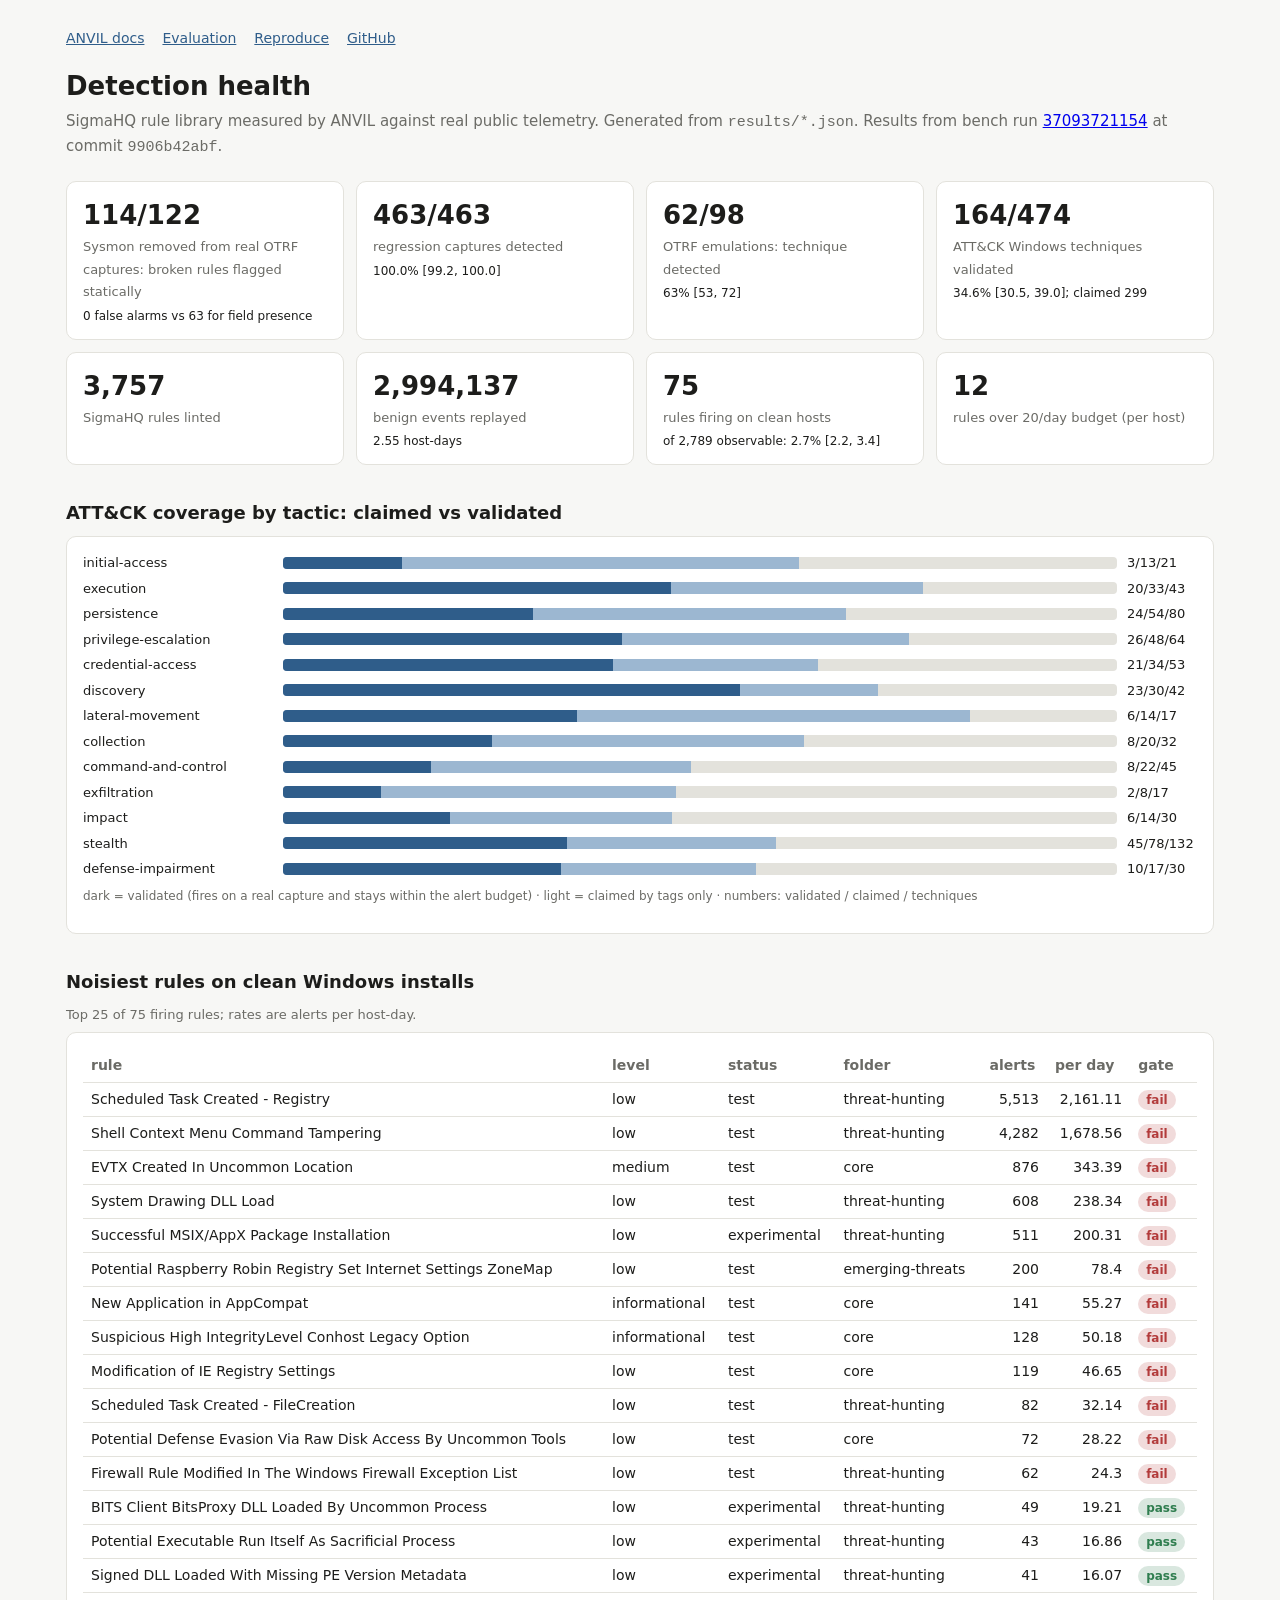
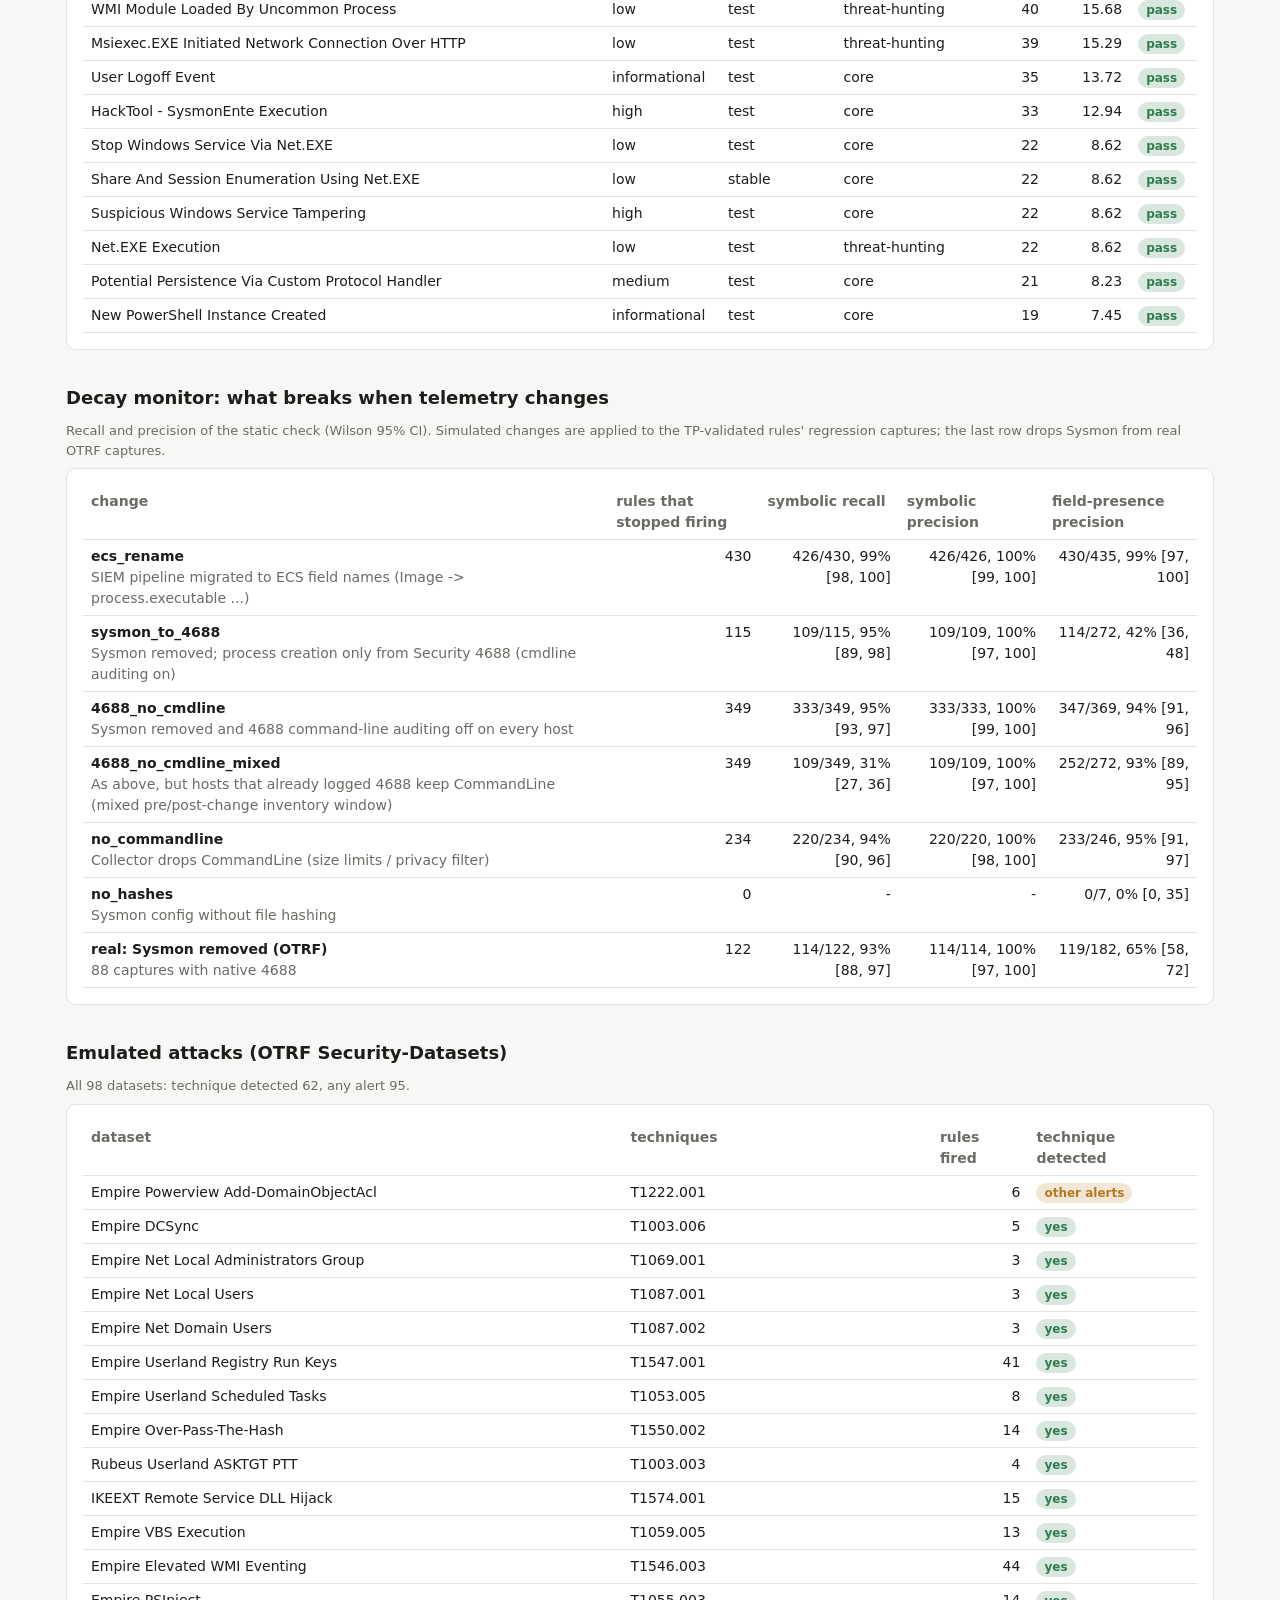
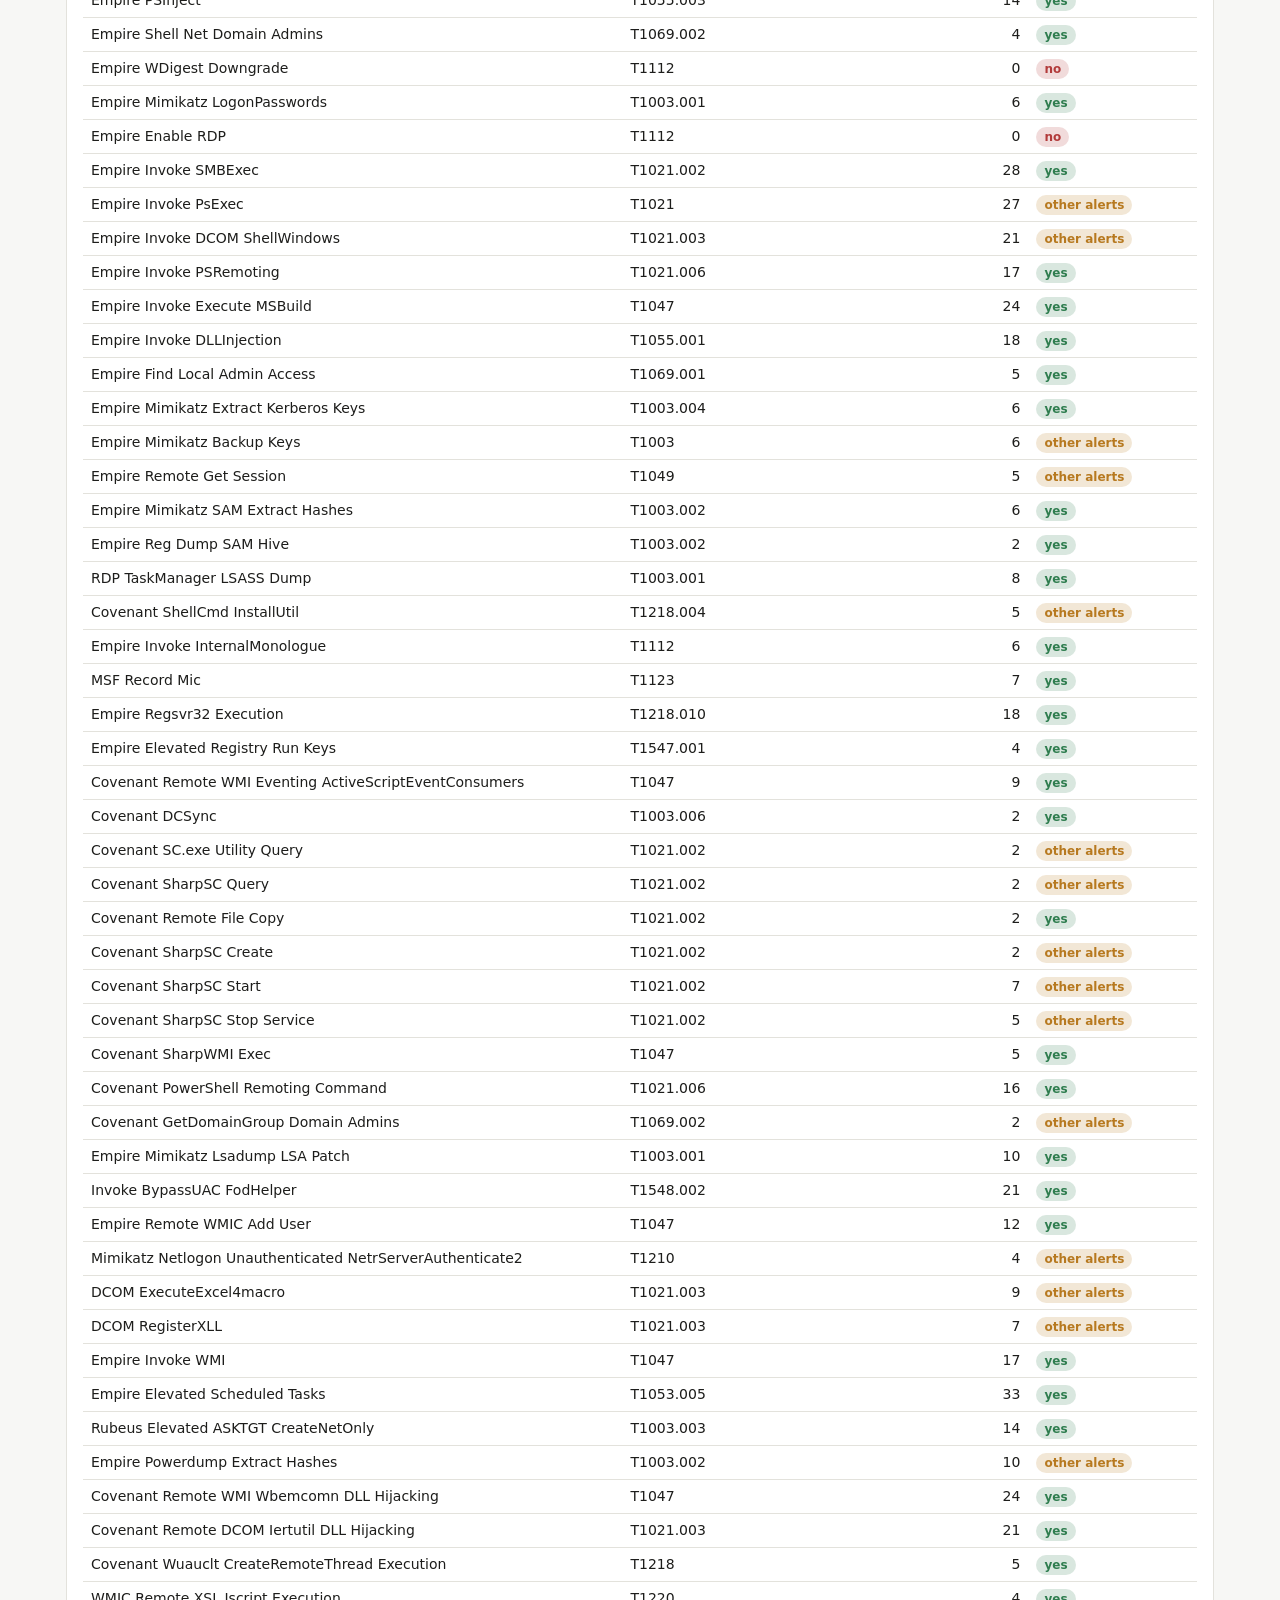
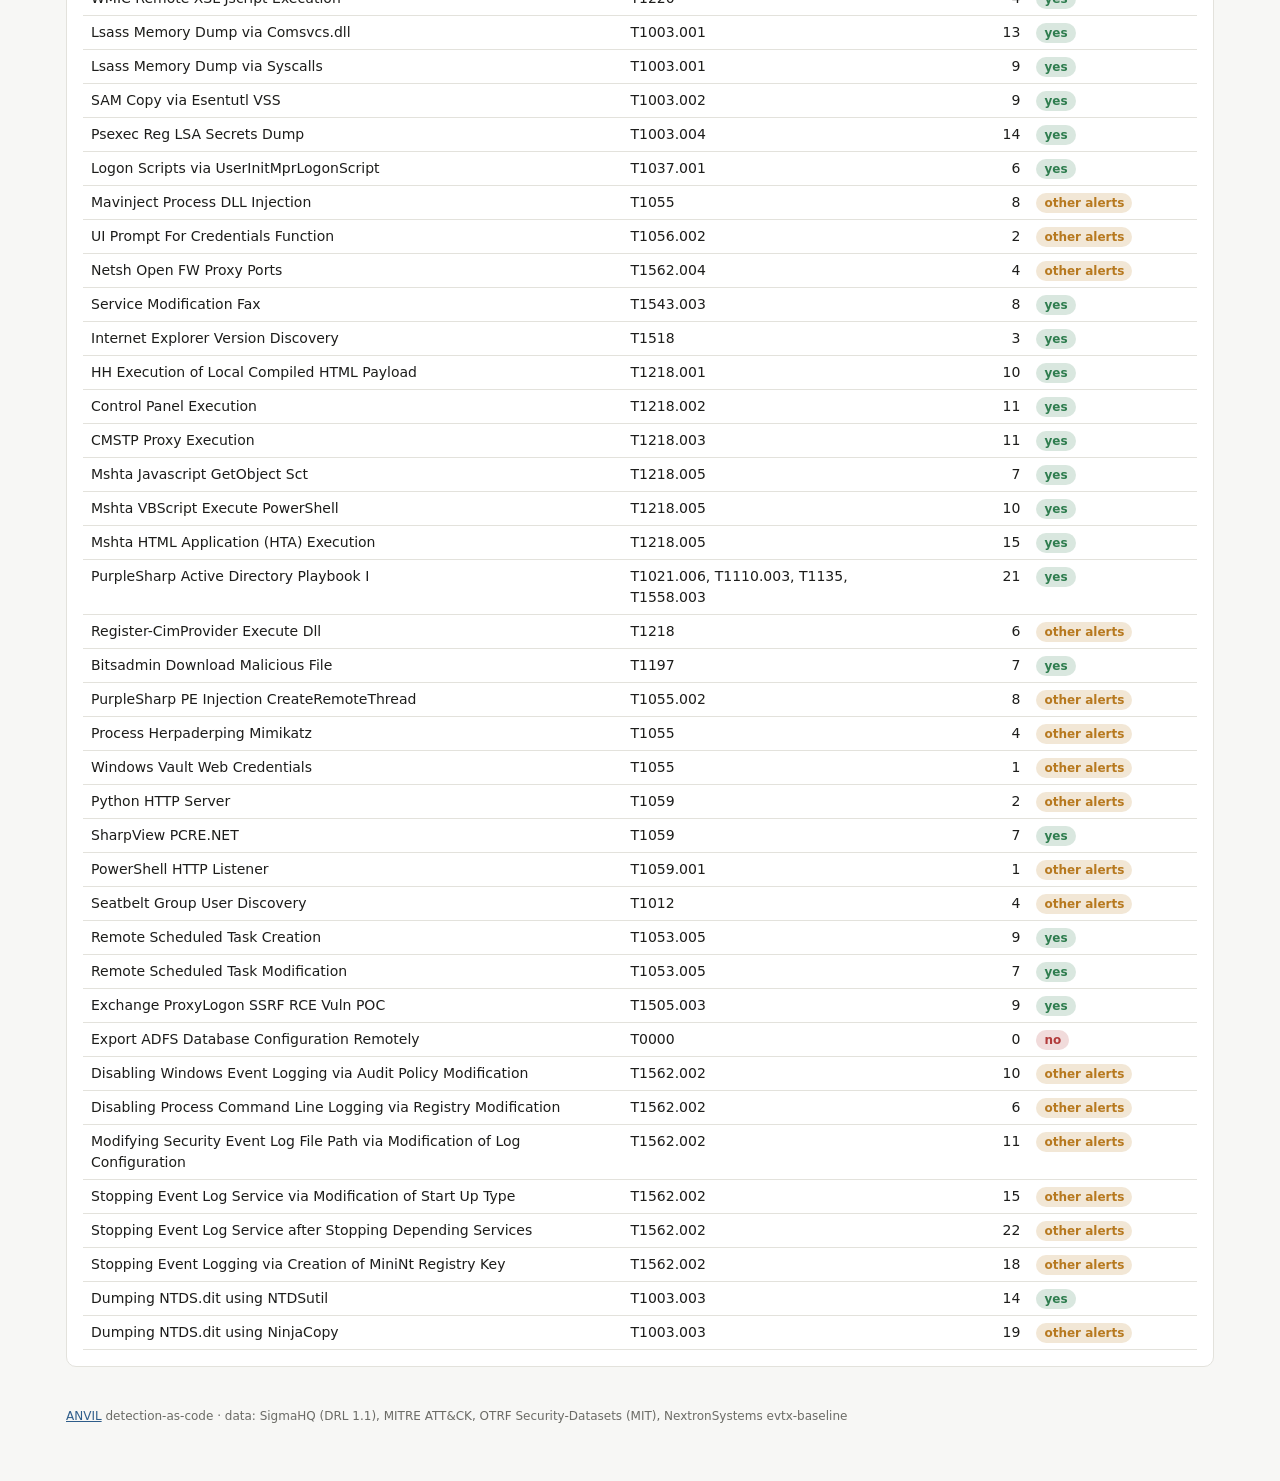
==== commit 35bbb153: "data: results, figures and dashboard from bench run 37093721154 at 9906b42 (all three jobs green) Th" ====
--- a/docs/dashboard.html
+++ b/docs/dashboard.html
@@ -8,9 +8,11 @@
 main{max-width:1180px;margin:0 auto;padding:28px 16px 60px}
 h1{font-size:26px;margin:0 0 4px}h2{font-size:18px;margin:34px 0 10px}
 .sub{color:var(--muted);margin:0 0 22px}
-.kpis{display:grid;grid-template-columns:repeat(auto-fit,minmax(170px,1fr));gap:12px}
+.kpis{display:grid;grid-template-columns:repeat(4,1fr);gap:12px}
+@media(max-width:900px){.kpis{grid-template-columns:repeat(2,1fr)}}@media(max-width:420px){.kpis{grid-template-columns:1fr}}
 .kpi{background:var(--panel);border:1px solid var(--line);border-radius:10px;padding:14px 16px}
 .kpi b{display:block;font-size:26px;font-variant-numeric:tabular-nums}.kpi span{color:var(--muted);font-size:13px}
+.kpi i{display:block;font-style:normal;color:var(--ink);font-size:12px;margin-top:4px;font-variant-numeric:tabular-nums}
 .card{background:var(--panel);border:1px solid var(--line);border-radius:10px;padding:16px;overflow-x:auto}
 table{border-collapse:collapse;width:100%;font-size:14px}th,td{text-align:left;padding:6px 8px;
 border-bottom:1px solid var(--line);vertical-align:top}th{color:var(--muted);font-weight:600}
@@ -29,4 +31,4 @@
 nav.top{display:flex;flex-wrap:wrap;gap:6px 18px;font-size:14px;margin-bottom:18px}
 nav.top a,footer a{color:var(--accent)}
 .cap{color:var(--muted);font-size:13px;margin:0 0 8px}
-</style></head><body><main><nav class="top"><a href="https://rakshit-737.github.io/anvil/">ANVIL docs</a><a href="https://rakshit-737.github.io/anvil/evaluation/">Evaluation</a><a href="https://rakshit-737.github.io/anvil/reproduce/">Reproduce</a><a href="https://github.com/rakshit-737/anvil">GitHub</a></nav><h1>Detection health</h1><p class="sub">SigmaHQ rule library measured by ANVIL against real public telemetry. Generated from <code>results/*.json</code>. Results from commit <code>1c153a2012</code>.</p><div class="kpis"><div class="kpi"><b>3,757</b><span>rules linted</span></div><div class="kpi"><b>463/463</b><span>regression captures detected</span></div><div class="kpi"><b>2,994,137</b><span>benign events replayed</span></div><div class="kpi"><b>75</b><span>rules firing on clean hosts</span></div><div class="kpi"><b>12</b><span>rules over 20/day budget (per host)</span></div><div class="kpi"><b>62/98</b><span>OTRF emulations: technique detected</span></div><div class="kpi"><b>63.1% / 34.6%</b><span>ATT&amp;CK (Windows) claimed / validated</span></div></div><h2>ATT&amp;CK coverage by tactic: claimed vs validated</h2><div class="card"><div class="bars"><span>initial-access</span><div class="track"><div class="fill" style="width:61.9%"></div><div class="fill2" style="width:14.3%"></div></div><span>3/13/21</span><span>execution</span><div class="track"><div class="fill" style="width:76.7%"></div><div class="fill2" style="width:46.5%"></div></div><span>20/33/43</span><span>persistence</span><div class="track"><div class="fill" style="width:67.5%"></div><div class="fill2" style="width:30.0%"></div></div><span>24/54/80</span><span>privilege-escalation</span><div class="track"><div class="fill" style="width:75.0%"></div><div class="fill2" style="width:40.6%"></div></div><span>26/48/64</span><span>credential-access</span><div class="track"><div class="fill" style="width:64.2%"></div><div class="fill2" style="width:39.6%"></div></div><span>21/34/53</span><span>discovery</span><div class="track"><div class="fill" style="width:71.4%"></div><div class="fill2" style="width:54.8%"></div></div><span>23/30/42</span><span>lateral-movement</span><div class="track"><div class="fill" style="width:82.4%"></div><div class="fill2" style="width:35.3%"></div></div><span>6/14/17</span><span>collection</span><div class="track"><div class="fill" style="width:62.5%"></div><div class="fill2" style="width:25.0%"></div></div><span>8/20/32</span><span>command-and-control</span><div class="track"><div class="fill" style="width:48.9%"></div><div class="fill2" style="width:17.8%"></div></div><span>8/22/45</span><span>exfiltration</span><div class="track"><div class="fill" style="width:47.1%"></div><div class="fill2" style="width:11.8%"></div></div><span>2/8/17</span><span>impact</span><div class="track"><div class="fill" style="width:46.7%"></div><div class="fill2" style="width:20.0%"></div></div><span>6/14/30</span><span>stealth</span><div class="track"><div class="fill" style="width:59.1%"></div><div class="fill2" style="width:34.1%"></div></div><span>45/78/132</span><span>defense-impairment</span><div class="track"><div class="fill" style="width:56.7%"></div><div class="fill2" style="width:33.3%"></div></div><span>10/17/30</span></div><p class="legend">dark = validated (fires on a real capture and stays within the alert budget) · light = claimed by tags only · numbers: validated / claimed / techniques</p></div><h2>Noisiest rules on clean Windows installs</h2><p class="cap">Top 25 of 75 firing rules; rates are alerts per host-day.</p><div class="card"><table><tr><th>rule</th><th>level</th><th>status</th><th>folder</th><th class="n">alerts</th><th class="n">per day</th><th>gate</th></tr><tr><td>Scheduled Task Created - Registry</td><td>low</td><td>test</td><td>threat-hunting</td><td class="n">5,513</td><td class="n">2,161.11</td><td><span class="pill fail">fail</span></td></tr><tr><td>Shell Context Menu Command Tampering</td><td>low</td><td>test</td><td>threat-hunting</td><td class="n">4,282</td><td class="n">1,678.56</td><td><span class="pill fail">fail</span></td></tr><tr><td>EVTX Created In Uncommon Location</td><td>medium</td><td>test</td><td>core</td><td class="n">876</td><td class="n">343.39</td><td><span class="pill fail">fail</span></td></tr><tr><td>System Drawing DLL Load</td><td>low</td><td>test</td><td>threat-hunting</td><td class="n">608</td><td class="n">238.34</td><td><span class="pill fail">fail</span></td></tr><tr><td>Successful MSIX/AppX Package Installation</td><td>low</td><td>experimental</td><td>threat-hunting</td><td class="n">511</td><td class="n">200.31</td><td><span class="pill fail">fail</span></td></tr><tr><td>Potential Raspberry Robin Registry Set Internet Settings ZoneMap</td><td>low</td><td>test</td><td>emerging-threats</td><td class="n">200</td><td class="n">78.4</td><td><span class="pill fail">fail</span></td></tr><tr><td>New Application in AppCompat</td><td>informational</td><td>test</td><td>core</td><td class="n">141</td><td class="n">55.27</td><td><span class="pill fail">fail</span></td></tr><tr><td>Suspicious High IntegrityLevel Conhost Legacy Option</td><td>informational</td><td>test</td><td>core</td><td class="n">128</td><td class="n">50.18</td><td><span class="pill fail">fail</span></td></tr><tr><td>Modification of IE Registry Settings</td><td>low</td><td>test</td><td>core</td><td class="n">119</td><td class="n">46.65</td><td><span class="pill fail">fail</span></td></tr><tr><td>Scheduled Task Created - FileCreation</td><td>low</td><td>test</td><td>threat-hunting</td><td class="n">82</td><td class="n">32.14</td><td><span class="pill fail">fail</span></td></tr><tr><td>Potential Defense Evasion Via Raw Disk Access By Uncommon Tools</td><td>low</td><td>test</td><td>core</td><td class="n">72</td><td class="n">28.22</td><td><span class="pill fail">fail</span></td></tr><tr><td>Firewall Rule Modified In The Windows Firewall Exception List</td><td>low</td><td>test</td><td>threat-hunting</td><td class="n">62</td><td class="n">24.3</td><td><span class="pill fail">fail</span></td></tr><tr><td>BITS Client BitsProxy DLL Loaded By Uncommon Process</td><td>low</td><td>experimental</td><td>threat-hunting</td><td class="n">49</td><td class="n">19.21</td><td><span class="pill pass">pass</span></td></tr><tr><td>Potential Executable Run Itself As Sacrificial Process</td><td>low</td><td>experimental</td><td>threat-hunting</td><td class="n">43</td><td class="n">16.86</td><td><span class="pill pass">pass</span></td></tr><tr><td>Signed DLL Loaded With Missing PE Version Metadata</td><td>low</td><td>experimental</td><td>threat-hunting</td><td class="n">41</td><td class="n">16.07</td><td><span class="pill pass">pass</span></td></tr><tr><td>WMI Module Loaded By Uncommon Process</td><td>low</td><td>test</td><td>threat-hunting</td><td class="n">40</td><td class="n">15.68</td><td><span class="pill pass">pass</span></td></tr><tr><td>Msiexec.EXE Initiated Network Connection Over HTTP</td><td>low</td><td>test</td><td>threat-hunting</td><td class="n">39</td><td class="n">15.29</td><td><span class="pill pass">pass</span></td></tr><tr><td>User Logoff Event</td><td>informational</td><td>test</td><td>core</td><td class="n">35</td><td class="n">13.72</td><td><span class="pill pass">pass</span></td></tr><tr><td>HackTool - SysmonEnte Execution</td><td>high</td><td>test</td><td>core</td><td class="n">33</td><td class="n">12.94</td><td><span class="pill pass">pass</span></td></tr><tr><td>Stop Windows Service Via Net.EXE</td><td>low</td><td>test</td><td>core</td><td class="n">22</td><td class="n">8.62</td><td><span class="pill pass">pass</span></td></tr><tr><td>Share And Session Enumeration Using Net.EXE</td><td>low</td><td>stable</td><td>core</td><td class="n">22</td><td class="n">8.62</td><td><span class="pill pass">pass</span></td></tr><tr><td>Suspicious Windows Service Tampering</td><td>high</td><td>test</td><td>core</td><td class="n">22</td><td class="n">8.62</td><td><span class="pill pass">pass</span></td></tr><tr><td>Net.EXE Execution</td><td>low</td><td>test</td><td>threat-hunting</td><td class="n">22</td><td class="n">8.62</td><td><span class="pill pass">pass</span></td></tr><tr><td>Potential Persistence Via Custom Protocol Handler</td><td>medium</td><td>test</td><td>core</td><td class="n">21</td><td class="n">8.23</td><td><span class="pill pass">pass</span></td></tr><tr><td>New PowerShell Instance Created</td><td>informational</td><td>test</td><td>core</td><td class="n">19</td><td class="n">7.45</td><td><span class="pill pass">pass</span></td></tr></table></div><h2>Decay monitor: what breaks when telemetry changes</h2><div class="card"><table><tr><th>change</th><th class="n">TP rules that stopped firing</th><th class="n">caught statically</th><th class="n">library flagged</th></tr><tr><td><b>ecs_rename</b><br><span class="sub">SIEM pipeline migrated to ECS field names (Image -&gt; process.executable ...)</span></td><td class="n">430</td><td class="n">99%</td><td class="n">80.3%</td></tr><tr><td><b>sysmon_to_4688</b><br><span class="sub">Sysmon removed; process creation only from Security 4688 (cmdline auditing on)</span></td><td class="n">115</td><td class="n">95%</td><td class="n">32.5%</td></tr><tr><td><b>4688_no_cmdline</b><br><span class="sub">Sysmon removed and 4688 command-line auditing off on every host</span></td><td class="n">349</td><td class="n">95%</td><td class="n">65.6%</td></tr><tr><td><b>4688_no_cmdline_mixed</b><br><span class="sub">As above, but hosts that already logged 4688 keep CommandLine (mixed pre/post-change inventory window)</span></td><td class="n">349</td><td class="n">31%</td><td class="n">32.5%</td></tr><tr><td><b>no_commandline</b><br><span class="sub">Collector drops CommandLine (size limits / privacy filter)</span></td><td class="n">234</td><td class="n">94%</td><td class="n">33.4%</td></tr><tr><td><b>no_hashes</b><br><span class="sub">Sysmon config without file hashing</span></td><td class="n">0</td><td class="n">-</td><td class="n">0.2%</td></tr></table></div><h2>Emulated attacks (OTRF Security-Datasets)</h2><p class="cap">All 98 datasets: technique detected 62, any alert 95.</p><div class="card"><table><tr><th>dataset</th><th>techniques</th><th class="n">rules fired</th><th>technique detected</th></tr><tr><td>Empire Powerview Add-DomainObjectAcl</td><td>T1222.001</td><td class="n">6</td><td><span class="pill warn">other alerts</span></td></tr><tr><td>Empire DCSync</td><td>T1003.006</td><td class="n">5</td><td><span class="pill pass">yes</span></td></tr><tr><td>Empire Net Local Administrators Group</td><td>T1069.001</td><td class="n">3</td><td><span class="pill pass">yes</span></td></tr><tr><td>Empire Net Local Users</td><td>T1087.001</td><td class="n">3</td><td><span class="pill pass">yes</span></td></tr><tr><td>Empire Net Domain Users</td><td>T1087.002</td><td class="n">3</td><td><span class="pill pass">yes</span></td></tr><tr><td>Empire Userland Registry Run Keys</td><td>T1547.001</td><td class="n">41</td><td><span class="pill pass">yes</span></td></tr><tr><td>Empire Userland Scheduled Tasks</td><td>T1053.005</td><td class="n">8</td><td><span class="pill pass">yes</span></td></tr><tr><td>Empire Over-Pass-The-Hash</td><td>T1550.002</td><td class="n">14</td><td><span class="pill pass">yes</span></td></tr><tr><td>Rubeus Userland ASKTGT PTT</td><td>T1003.003</td><td class="n">4</td><td><span class="pill pass">yes</span></td></tr><tr><td>IKEEXT Remote Service DLL Hijack</td><td>T1574.001</td><td class="n">15</td><td><span class="pill pass">yes</span></td></tr><tr><td>Empire VBS Execution</td><td>T1059.005</td><td class="n">13</td><td><span class="pill pass">yes</span></td></tr><tr><td>Empire Elevated WMI Eventing</td><td>T1546.003</td><td class="n">44</td><td><span class="pill pass">yes</span></td></tr><tr><td>Empire PSInject</td><td>T1055.003</td><td class="n">14</td><td><span class="pill pass">yes</span></td></tr><tr><td>Empire Shell Net Domain Admins</td><td>T1069.002</td><td class="n">4</td><td><span class="pill pass">yes</span></td></tr><tr><td>Empire WDigest Downgrade</td><td>T1112</td><td class="n">0</td><td><span class="pill fail">no</span></td></tr><tr><td>Empire Mimikatz LogonPasswords</td><td>T1003.001</td><td class="n">6</td><td><span class="pill pass">yes</span></td></tr><tr><td>Empire Enable RDP</td><td>T1112</td><td class="n">0</td><td><span class="pill fail">no</span></td></tr><tr><td>Empire Invoke SMBExec</td><td>T1021.002</td><td class="n">28</td><td><span class="pill pass">yes</span></td></tr><tr><td>Empire Invoke PsExec</td><td>T1021</td><td class="n">27</td><td><span class="pill warn">other alerts</span></td></tr><tr><td>Empire Invoke DCOM ShellWindows</td><td>T1021.003</td><td class="n">21</td><td><span class="pill warn">other alerts</span></td></tr><tr><td>Empire Invoke PSRemoting</td><td>T1021.006</td><td class="n">17</td><td><span class="pill pass">yes</span></td></tr><tr><td>Empire Invoke Execute MSBuild</td><td>T1047</td><td class="n">24</td><td><span class="pill pass">yes</span></td></tr><tr><td>Empire Invoke DLLInjection</td><td>T1055.001</td><td class="n">18</td><td><span class="pill pass">yes</span></td></tr><tr><td>Empire Find Local Admin Access</td><td>T1069.001</td><td class="n">5</td><td><span class="pill pass">yes</span></td></tr><tr><td>Empire Mimikatz Extract Kerberos Keys</td><td>T1003.004</td><td class="n">6</td><td><span class="pill pass">yes</span></td></tr><tr><td>Empire Mimikatz Backup Keys</td><td>T1003</td><td class="n">6</td><td><span class="pill warn">other alerts</span></td></tr><tr><td>Empire Remote Get Session</td><td>T1049</td><td class="n">5</td><td><span class="pill warn">other alerts</span></td></tr><tr><td>Empire Mimikatz SAM Extract Hashes</td><td>T1003.002</td><td class="n">6</td><td><span class="pill pass">yes</span></td></tr><tr><td>Empire Reg Dump SAM Hive</td><td>T1003.002</td><td class="n">2</td><td><span class="pill pass">yes</span></td></tr><tr><td>RDP TaskManager LSASS Dump</td><td>T1003.001</td><td class="n">8</td><td><span class="pill pass">yes</span></td></tr><tr><td>Covenant ShellCmd InstallUtil</td><td>T1218.004</td><td class="n">5</td><td><span class="pill warn">other alerts</span></td></tr><tr><td>Empire Invoke InternalMonologue</td><td>T1112</td><td class="n">6</td><td><span class="pill pass">yes</span></td></tr><tr><td>MSF Record Mic</td><td>T1123</td><td class="n">7</td><td><span class="pill pass">yes</span></td></tr><tr><td>Empire Regsvr32 Execution</td><td>T1218.010</td><td class="n">18</td><td><span class="pill pass">yes</span></td></tr><tr><td>Empire Elevated Registry Run Keys</td><td>T1547.001</td><td class="n">4</td><td><span class="pill pass">yes</span></td></tr><tr><td>Covenant Remote WMI Eventing ActiveScriptEventConsumers</td><td>T1047</td><td class="n">9</td><td><span class="pill pass">yes</span></td></tr><tr><td>Covenant DCSync</td><td>T1003.006</td><td class="n">2</td><td><span class="pill pass">yes</span></td></tr><tr><td>Covenant SC.exe Utility Query</td><td>T1021.002</td><td class="n">2</td><td><span class="pill warn">other alerts</span></td></tr><tr><td>Covenant SharpSC Query</td><td>T1021.002</td><td class="n">2</td><td><span class="pill warn">other alerts</span></td></tr><tr><td>Covenant Remote File Copy</td><td>T1021.002</td><td class="n">2</td><td><span class="pill pass">yes</span></td></tr><tr><td>Covenant SharpSC Create</td><td>T1021.002</td><td class="n">2</td><td><span class="pill warn">other alerts</span></td></tr><tr><td>Covenant SharpSC Start</td><td>T1021.002</td><td class="n">7</td><td><span class="pill warn">other alerts</span></td></tr><tr><td>Covenant SharpSC Stop Service</td><td>T1021.002</td><td class="n">5</td><td><span class="pill warn">other alerts</span></td></tr><tr><td>Covenant SharpWMI Exec</td><td>T1047</td><td class="n">5</td><td><span class="pill pass">yes</span></td></tr><tr><td>Covenant PowerShell Remoting Command</td><td>T1021.006</td><td class="n">16</td><td><span class="pill pass">yes</span></td></tr><tr><td>Covenant GetDomainGroup Domain Admins</td><td>T1069.002</td><td class="n">2</td><td><span class="pill warn">other alerts</span></td></tr><tr><td>Empire Mimikatz Lsadump LSA Patch</td><td>T1003.001</td><td class="n">10</td><td><span class="pill pass">yes</span></td></tr><tr><td>Invoke BypassUAC FodHelper</td><td>T1548.002</td><td class="n">21</td><td><span class="pill pass">yes</span></td></tr><tr><td>Empire Remote WMIC Add User</td><td>T1047</td><td class="n">12</td><td><span class="pill pass">yes</span></td></tr><tr><td>Mimikatz Netlogon Unauthenticated NetrServerAuthenticate2</td><td>T1210</td><td class="n">4</td><td><span class="pill warn">other alerts</span></td></tr><tr><td>DCOM ExecuteExcel4macro</td><td>T1021.003</td><td class="n">9</td><td><span class="pill warn">other alerts</span></td></tr><tr><td>DCOM RegisterXLL</td><td>T1021.003</td><td class="n">7</td><td><span class="pill warn">other alerts</span></td></tr><tr><td>Empire Invoke WMI</td><td>T1047</td><td class="n">17</td><td><span class="pill pass">yes</span></td></tr><tr><td>Empire Elevated Scheduled Tasks</td><td>T1053.005</td><td class="n">33</td><td><span class="pill pass">yes</span></td></tr><tr><td>Rubeus Elevated ASKTGT CreateNetOnly</td><td>T1003.003</td><td class="n">14</td><td><span class="pill pass">yes</span></td></tr><tr><td>Empire Powerdump Extract Hashes</td><td>T1003.002</td><td class="n">10</td><td><span class="pill warn">other alerts</span></td></tr><tr><td>Covenant Remote WMI Wbemcomn DLL Hijacking</td><td>T1047</td><td class="n">24</td><td><span class="pill pass">yes</span></td></tr><tr><td>Covenant Remote DCOM Iertutil DLL Hijacking</td><td>T1021.003</td><td class="n">21</td><td><span class="pill pass">yes</span></td></tr><tr><td>Covenant Wuauclt CreateRemoteThread Execution</td><td>T1218</td><td class="n">5</td><td><span class="pill pass">yes</span></td></tr><tr><td>WMIC Remote XSL Jscript Execution</td><td>T1220</td><td class="n">4</td><td><span class="pill pass">yes</span></td></tr><tr><td>Lsass Memory Dump via Comsvcs.dll</td><td>T1003.001</td><td class="n">13</td><td><span class="pill pass">yes</span></td></tr><tr><td>Lsass Memory Dump via Syscalls</td><td>T1003.001</td><td class="n">9</td><td><span class="pill pass">yes</span></td></tr><tr><td>SAM Copy via Esentutl VSS</td><td>T1003.002</td><td class="n">9</td><td><span class="pill pass">yes</span></td></tr><tr><td>Psexec Reg LSA Secrets Dump</td><td>T1003.004</td><td class="n">14</td><td><span class="pill pass">yes</span></td></tr><tr><td>Logon Scripts via UserInitMprLogonScript</td><td>T1037.001</td><td class="n">6</td><td><span class="pill pass">yes</span></td></tr><tr><td>Mavinject Process DLL Injection</td><td>T1055</td><td class="n">8</td><td><span class="pill warn">other alerts</span></td></tr><tr><td>UI Prompt For Credentials Function</td><td>T1056.002</td><td class="n">2</td><td><span class="pill warn">other alerts</span></td></tr><tr><td>Netsh Open FW Proxy Ports</td><td>T1562.004</td><td class="n">4</td><td><span class="pill warn">other alerts</span></td></tr><tr><td>Service Modification Fax</td><td>T1543.003</td><td class="n">8</td><td><span class="pill pass">yes</span></td></tr><tr><td>Internet Explorer Version Discovery</td><td>T1518</td><td class="n">3</td><td><span class="pill pass">yes</span></td></tr><tr><td>HH Execution of Local Compiled HTML Payload</td><td>T1218.001</td><td class="n">10</td><td><span class="pill pass">yes</span></td></tr><tr><td>Control Panel Execution</td><td>T1218.002</td><td class="n">11</td><td><span class="pill pass">yes</span></td></tr><tr><td>CMSTP Proxy Execution</td><td>T1218.003</td><td class="n">11</td><td><span class="pill pass">yes</span></td></tr><tr><td>Mshta Javascript GetObject Sct</td><td>T1218.005</td><td class="n">7</td><td><span class="pill pass">yes</span></td></tr><tr><td>Mshta VBScript Execute PowerShell</td><td>T1218.005</td><td class="n">10</td><td><span class="pill pass">yes</span></td></tr><tr><td>Mshta HTML Application (HTA) Execution</td><td>T1218.005</td><td class="n">15</td><td><span class="pill pass">yes</span></td></tr><tr><td>PurpleSharp Active Directory Playbook I</td><td>T1021.006, T1110.003, T1135, T1558.003</td><td class="n">21</td><td><span class="pill pass">yes</span></td></tr><tr><td>Register-CimProvider Execute Dll</td><td>T1218</td><td class="n">6</td><td><span class="pill warn">other alerts</span></td></tr><tr><td>Bitsadmin Download Malicious File</td><td>T1197</td><td class="n">7</td><td><span class="pill pass">yes</span></td></tr><tr><td>PurpleSharp PE Injection CreateRemoteThread</td><td>T1055.002</td><td class="n">8</td><td><span class="pill warn">other alerts</span></td></tr><tr><td>Process Herpaderping Mimikatz</td><td>T1055</td><td class="n">4</td><td><span class="pill warn">other alerts</span></td></tr><tr><td>Windows Vault Web Credentials</td><td>T1055</td><td class="n">1</td><td><span class="pill warn">other alerts</span></td></tr><tr><td>Python HTTP Server</td><td>T1059</td><td class="n">2</td><td><span class="pill warn">other alerts</span></td></tr><tr><td>SharpView PCRE.NET</td><td>T1059</td><td class="n">7</td><td><span class="pill pass">yes</span></td></tr><tr><td>PowerShell HTTP Listener</td><td>T1059.001</td><td class="n">1</td><td><span class="pill warn">other alerts</span></td></tr><tr><td>Seatbelt Group User Discovery</td><td>T1012</td><td class="n">4</td><td><span class="pill warn">other alerts</span></td></tr><tr><td>Remote Scheduled Task Creation</td><td>T1053.005</td><td class="n">9</td><td><span class="pill pass">yes</span></td></tr><tr><td>Remote Scheduled Task Modification</td><td>T1053.005</td><td class="n">7</td><td><span class="pill pass">yes</span></td></tr><tr><td>Exchange ProxyLogon SSRF RCE Vuln POC</td><td>T1505.003</td><td class="n">9</td><td><span class="pill pass">yes</span></td></tr><tr><td>Export ADFS Database Configuration Remotely</td><td>T0000</td><td class="n">0</td><td><span class="pill fail">no</span></td></tr><tr><td>Disabling Windows Event Logging via Audit Policy Modification</td><td>T1562.002</td><td class="n">10</td><td><span class="pill warn">other alerts</span></td></tr><tr><td>Disabling Process Command Line Logging via Registry Modification</td><td>T1562.002</td><td class="n">6</td><td><span class="pill warn">other alerts</span></td></tr><tr><td>Modifying Security Event Log File Path via Modification of Log Configuration</td><td>T1562.002</td><td class="n">11</td><td><span class="pill warn">other alerts</span></td></tr><tr><td>Stopping Event Log Service via Modification of Start Up Type</td><td>T1562.002</td><td class="n">15</td><td><span class="pill warn">other alerts</span></td></tr><tr><td>Stopping Event Log Service after Stopping Depending Services</td><td>T1562.002</td><td class="n">22</td><td><span class="pill warn">other alerts</span></td></tr><tr><td>Stopping Event Logging via Creation of MiniNt Registry Key</td><td>T1562.002</td><td class="n">18</td><td><span class="pill warn">other alerts</span></td></tr><tr><td>Dumping NTDS.dit using NTDSutil</td><td>T1003.003</td><td class="n">14</td><td><span class="pill pass">yes</span></td></tr><tr><td>Dumping NTDS.dit using NinjaCopy</td><td>T1003.003</td><td class="n">19</td><td><span class="pill warn">other alerts</span></td></tr></table></div><footer><a href="https://rakshit-737.github.io/anvil/">ANVIL</a> detection-as-code · data: SigmaHQ (DRL 1.1), MITRE ATT&amp;CK, OTRF Security-Datasets (MIT), NextronSystems evtx-baseline</footer></main></body></html>+</style></head><body><main><nav class="top"><a href="https://rakshit-737.github.io/anvil/">ANVIL docs</a><a href="https://rakshit-737.github.io/anvil/evaluation/">Evaluation</a><a href="https://rakshit-737.github.io/anvil/reproduce/">Reproduce</a><a href="https://github.com/rakshit-737/anvil">GitHub</a></nav><h1>Detection health</h1><p class="sub">SigmaHQ rule library measured by ANVIL against real public telemetry. Generated from <code>results/*.json</code>. Results from bench run <a href="https://github.com/rakshit-737/anvil/actions/runs/37093721154">37093721154</a> at commit <code>9906b42abf</code>.</p><div class="kpis"><div class="kpi"><b>114/122</b><span>Sysmon removed from real OTRF captures: broken rules flagged statically</span><i>0 false alarms vs 63 for field presence</i></div><div class="kpi"><b>463/463</b><span>regression captures detected</span><i>100.0% [99.2, 100.0]</i></div><div class="kpi"><b>62/98</b><span>OTRF emulations: technique detected</span><i>63% [53, 72]</i></div><div class="kpi"><b>164/474</b><span>ATT&amp;CK Windows techniques validated</span><i>34.6% [30.5, 39.0]; claimed 299</i></div><div class="kpi"><b>3,757</b><span>SigmaHQ rules linted</span></div><div class="kpi"><b>2,994,137</b><span>benign events replayed</span><i>2.55 host-days</i></div><div class="kpi"><b>75</b><span>rules firing on clean hosts</span><i>of 2,789 observable: 2.7% [2.2, 3.4]</i></div><div class="kpi"><b>12</b><span>rules over 20/day budget (per host)</span></div></div><h2>ATT&amp;CK coverage by tactic: claimed vs validated</h2><div class="card"><div class="bars"><span>initial-access</span><div class="track"><div class="fill" style="width:61.9%"></div><div class="fill2" style="width:14.3%"></div></div><span>3/13/21</span><span>execution</span><div class="track"><div class="fill" style="width:76.7%"></div><div class="fill2" style="width:46.5%"></div></div><span>20/33/43</span><span>persistence</span><div class="track"><div class="fill" style="width:67.5%"></div><div class="fill2" style="width:30.0%"></div></div><span>24/54/80</span><span>privilege-escalation</span><div class="track"><div class="fill" style="width:75.0%"></div><div class="fill2" style="width:40.6%"></div></div><span>26/48/64</span><span>credential-access</span><div class="track"><div class="fill" style="width:64.2%"></div><div class="fill2" style="width:39.6%"></div></div><span>21/34/53</span><span>discovery</span><div class="track"><div class="fill" style="width:71.4%"></div><div class="fill2" style="width:54.8%"></div></div><span>23/30/42</span><span>lateral-movement</span><div class="track"><div class="fill" style="width:82.4%"></div><div class="fill2" style="width:35.3%"></div></div><span>6/14/17</span><span>collection</span><div class="track"><div class="fill" style="width:62.5%"></div><div class="fill2" style="width:25.0%"></div></div><span>8/20/32</span><span>command-and-control</span><div class="track"><div class="fill" style="width:48.9%"></div><div class="fill2" style="width:17.8%"></div></div><span>8/22/45</span><span>exfiltration</span><div class="track"><div class="fill" style="width:47.1%"></div><div class="fill2" style="width:11.8%"></div></div><span>2/8/17</span><span>impact</span><div class="track"><div class="fill" style="width:46.7%"></div><div class="fill2" style="width:20.0%"></div></div><span>6/14/30</span><span>stealth</span><div class="track"><div class="fill" style="width:59.1%"></div><div class="fill2" style="width:34.1%"></div></div><span>45/78/132</span><span>defense-impairment</span><div class="track"><div class="fill" style="width:56.7%"></div><div class="fill2" style="width:33.3%"></div></div><span>10/17/30</span></div><p class="legend">dark = validated (fires on a real capture and stays within the alert budget) · light = claimed by tags only · numbers: validated / claimed / techniques</p></div><h2>Noisiest rules on clean Windows installs</h2><p class="cap">Top 25 of 75 firing rules; rates are alerts per host-day.</p><div class="card"><table><tr><th>rule</th><th>level</th><th>status</th><th>folder</th><th class="n">alerts</th><th class="n">per day</th><th>gate</th></tr><tr><td>Scheduled Task Created - Registry</td><td>low</td><td>test</td><td>threat-hunting</td><td class="n">5,513</td><td class="n">2,161.11</td><td><span class="pill fail">fail</span></td></tr><tr><td>Shell Context Menu Command Tampering</td><td>low</td><td>test</td><td>threat-hunting</td><td class="n">4,282</td><td class="n">1,678.56</td><td><span class="pill fail">fail</span></td></tr><tr><td>EVTX Created In Uncommon Location</td><td>medium</td><td>test</td><td>core</td><td class="n">876</td><td class="n">343.39</td><td><span class="pill fail">fail</span></td></tr><tr><td>System Drawing DLL Load</td><td>low</td><td>test</td><td>threat-hunting</td><td class="n">608</td><td class="n">238.34</td><td><span class="pill fail">fail</span></td></tr><tr><td>Successful MSIX/AppX Package Installation</td><td>low</td><td>experimental</td><td>threat-hunting</td><td class="n">511</td><td class="n">200.31</td><td><span class="pill fail">fail</span></td></tr><tr><td>Potential Raspberry Robin Registry Set Internet Settings ZoneMap</td><td>low</td><td>test</td><td>emerging-threats</td><td class="n">200</td><td class="n">78.4</td><td><span class="pill fail">fail</span></td></tr><tr><td>New Application in AppCompat</td><td>informational</td><td>test</td><td>core</td><td class="n">141</td><td class="n">55.27</td><td><span class="pill fail">fail</span></td></tr><tr><td>Suspicious High IntegrityLevel Conhost Legacy Option</td><td>informational</td><td>test</td><td>core</td><td class="n">128</td><td class="n">50.18</td><td><span class="pill fail">fail</span></td></tr><tr><td>Modification of IE Registry Settings</td><td>low</td><td>test</td><td>core</td><td class="n">119</td><td class="n">46.65</td><td><span class="pill fail">fail</span></td></tr><tr><td>Scheduled Task Created - FileCreation</td><td>low</td><td>test</td><td>threat-hunting</td><td class="n">82</td><td class="n">32.14</td><td><span class="pill fail">fail</span></td></tr><tr><td>Potential Defense Evasion Via Raw Disk Access By Uncommon Tools</td><td>low</td><td>test</td><td>core</td><td class="n">72</td><td class="n">28.22</td><td><span class="pill fail">fail</span></td></tr><tr><td>Firewall Rule Modified In The Windows Firewall Exception List</td><td>low</td><td>test</td><td>threat-hunting</td><td class="n">62</td><td class="n">24.3</td><td><span class="pill fail">fail</span></td></tr><tr><td>BITS Client BitsProxy DLL Loaded By Uncommon Process</td><td>low</td><td>experimental</td><td>threat-hunting</td><td class="n">49</td><td class="n">19.21</td><td><span class="pill pass">pass</span></td></tr><tr><td>Potential Executable Run Itself As Sacrificial Process</td><td>low</td><td>experimental</td><td>threat-hunting</td><td class="n">43</td><td class="n">16.86</td><td><span class="pill pass">pass</span></td></tr><tr><td>Signed DLL Loaded With Missing PE Version Metadata</td><td>low</td><td>experimental</td><td>threat-hunting</td><td class="n">41</td><td class="n">16.07</td><td><span class="pill pass">pass</span></td></tr><tr><td>WMI Module Loaded By Uncommon Process</td><td>low</td><td>test</td><td>threat-hunting</td><td class="n">40</td><td class="n">15.68</td><td><span class="pill pass">pass</span></td></tr><tr><td>Msiexec.EXE Initiated Network Connection Over HTTP</td><td>low</td><td>test</td><td>threat-hunting</td><td class="n">39</td><td class="n">15.29</td><td><span class="pill pass">pass</span></td></tr><tr><td>User Logoff Event</td><td>informational</td><td>test</td><td>core</td><td class="n">35</td><td class="n">13.72</td><td><span class="pill pass">pass</span></td></tr><tr><td>HackTool - SysmonEnte Execution</td><td>high</td><td>test</td><td>core</td><td class="n">33</td><td class="n">12.94</td><td><span class="pill pass">pass</span></td></tr><tr><td>Stop Windows Service Via Net.EXE</td><td>low</td><td>test</td><td>core</td><td class="n">22</td><td class="n">8.62</td><td><span class="pill pass">pass</span></td></tr><tr><td>Share And Session Enumeration Using Net.EXE</td><td>low</td><td>stable</td><td>core</td><td class="n">22</td><td class="n">8.62</td><td><span class="pill pass">pass</span></td></tr><tr><td>Suspicious Windows Service Tampering</td><td>high</td><td>test</td><td>core</td><td class="n">22</td><td class="n">8.62</td><td><span class="pill pass">pass</span></td></tr><tr><td>Net.EXE Execution</td><td>low</td><td>test</td><td>threat-hunting</td><td class="n">22</td><td class="n">8.62</td><td><span class="pill pass">pass</span></td></tr><tr><td>Potential Persistence Via Custom Protocol Handler</td><td>medium</td><td>test</td><td>core</td><td class="n">21</td><td class="n">8.23</td><td><span class="pill pass">pass</span></td></tr><tr><td>New PowerShell Instance Created</td><td>informational</td><td>test</td><td>core</td><td class="n">19</td><td class="n">7.45</td><td><span class="pill pass">pass</span></td></tr></table></div><h2>Decay monitor: what breaks when telemetry changes</h2><p class="cap">Recall and precision of the static check (Wilson 95% CI). Simulated changes are applied to the TP-validated rules' regression captures; the last row drops Sysmon from real OTRF captures.</p><div class="card"><table><tr><th>change</th><th class="n">rules that stopped firing</th><th class="n">symbolic recall</th><th class="n">symbolic precision</th><th class="n">field-presence precision</th></tr><tr><td><b>ecs_rename</b><br><span class="sub">SIEM pipeline migrated to ECS field names (Image -&gt; process.executable ...)</span></td><td class="n">430</td><td class="n">426/430, 99% [98, 100]</td><td class="n">426/426, 100% [99, 100]</td><td class="n">430/435, 99% [97, 100]</td></tr><tr><td><b>sysmon_to_4688</b><br><span class="sub">Sysmon removed; process creation only from Security 4688 (cmdline auditing on)</span></td><td class="n">115</td><td class="n">109/115, 95% [89, 98]</td><td class="n">109/109, 100% [97, 100]</td><td class="n">114/272, 42% [36, 48]</td></tr><tr><td><b>4688_no_cmdline</b><br><span class="sub">Sysmon removed and 4688 command-line auditing off on every host</span></td><td class="n">349</td><td class="n">333/349, 95% [93, 97]</td><td class="n">333/333, 100% [99, 100]</td><td class="n">347/369, 94% [91, 96]</td></tr><tr><td><b>4688_no_cmdline_mixed</b><br><span class="sub">As above, but hosts that already logged 4688 keep CommandLine (mixed pre/post-change inventory window)</span></td><td class="n">349</td><td class="n">109/349, 31% [27, 36]</td><td class="n">109/109, 100% [97, 100]</td><td class="n">252/272, 93% [89, 95]</td></tr><tr><td><b>no_commandline</b><br><span class="sub">Collector drops CommandLine (size limits / privacy filter)</span></td><td class="n">234</td><td class="n">220/234, 94% [90, 96]</td><td class="n">220/220, 100% [98, 100]</td><td class="n">233/246, 95% [91, 97]</td></tr><tr><td><b>no_hashes</b><br><span class="sub">Sysmon config without file hashing</span></td><td class="n">0</td><td class="n">-</td><td class="n">-</td><td class="n">0/7, 0% [0, 35]</td></tr><tr><td><b>real: Sysmon removed (OTRF)</b><br><span class="sub">88 captures with native 4688</span></td><td class="n">122</td><td class="n">114/122, 93% [88, 97]</td><td class="n">114/114, 100% [97, 100]</td><td class="n">119/182, 65% [58, 72]</td></tr></table></div><h2>Emulated attacks (OTRF Security-Datasets)</h2><p class="cap">All 98 datasets: technique detected 62, any alert 95.</p><div class="card"><table><tr><th>dataset</th><th>techniques</th><th class="n">rules fired</th><th>technique detected</th></tr><tr><td>Empire Powerview Add-DomainObjectAcl</td><td>T1222.001</td><td class="n">6</td><td><span class="pill warn">other alerts</span></td></tr><tr><td>Empire DCSync</td><td>T1003.006</td><td class="n">5</td><td><span class="pill pass">yes</span></td></tr><tr><td>Empire Net Local Administrators Group</td><td>T1069.001</td><td class="n">3</td><td><span class="pill pass">yes</span></td></tr><tr><td>Empire Net Local Users</td><td>T1087.001</td><td class="n">3</td><td><span class="pill pass">yes</span></td></tr><tr><td>Empire Net Domain Users</td><td>T1087.002</td><td class="n">3</td><td><span class="pill pass">yes</span></td></tr><tr><td>Empire Userland Registry Run Keys</td><td>T1547.001</td><td class="n">41</td><td><span class="pill pass">yes</span></td></tr><tr><td>Empire Userland Scheduled Tasks</td><td>T1053.005</td><td class="n">8</td><td><span class="pill pass">yes</span></td></tr><tr><td>Empire Over-Pass-The-Hash</td><td>T1550.002</td><td class="n">14</td><td><span class="pill pass">yes</span></td></tr><tr><td>Rubeus Userland ASKTGT PTT</td><td>T1003.003</td><td class="n">4</td><td><span class="pill pass">yes</span></td></tr><tr><td>IKEEXT Remote Service DLL Hijack</td><td>T1574.001</td><td class="n">15</td><td><span class="pill pass">yes</span></td></tr><tr><td>Empire VBS Execution</td><td>T1059.005</td><td class="n">13</td><td><span class="pill pass">yes</span></td></tr><tr><td>Empire Elevated WMI Eventing</td><td>T1546.003</td><td class="n">44</td><td><span class="pill pass">yes</span></td></tr><tr><td>Empire PSInject</td><td>T1055.003</td><td class="n">14</td><td><span class="pill pass">yes</span></td></tr><tr><td>Empire Shell Net Domain Admins</td><td>T1069.002</td><td class="n">4</td><td><span class="pill pass">yes</span></td></tr><tr><td>Empire WDigest Downgrade</td><td>T1112</td><td class="n">0</td><td><span class="pill fail">no</span></td></tr><tr><td>Empire Mimikatz LogonPasswords</td><td>T1003.001</td><td class="n">6</td><td><span class="pill pass">yes</span></td></tr><tr><td>Empire Enable RDP</td><td>T1112</td><td class="n">0</td><td><span class="pill fail">no</span></td></tr><tr><td>Empire Invoke SMBExec</td><td>T1021.002</td><td class="n">28</td><td><span class="pill pass">yes</span></td></tr><tr><td>Empire Invoke PsExec</td><td>T1021</td><td class="n">27</td><td><span class="pill warn">other alerts</span></td></tr><tr><td>Empire Invoke DCOM ShellWindows</td><td>T1021.003</td><td class="n">21</td><td><span class="pill warn">other alerts</span></td></tr><tr><td>Empire Invoke PSRemoting</td><td>T1021.006</td><td class="n">17</td><td><span class="pill pass">yes</span></td></tr><tr><td>Empire Invoke Execute MSBuild</td><td>T1047</td><td class="n">24</td><td><span class="pill pass">yes</span></td></tr><tr><td>Empire Invoke DLLInjection</td><td>T1055.001</td><td class="n">18</td><td><span class="pill pass">yes</span></td></tr><tr><td>Empire Find Local Admin Access</td><td>T1069.001</td><td class="n">5</td><td><span class="pill pass">yes</span></td></tr><tr><td>Empire Mimikatz Extract Kerberos Keys</td><td>T1003.004</td><td class="n">6</td><td><span class="pill pass">yes</span></td></tr><tr><td>Empire Mimikatz Backup Keys</td><td>T1003</td><td class="n">6</td><td><span class="pill warn">other alerts</span></td></tr><tr><td>Empire Remote Get Session</td><td>T1049</td><td class="n">5</td><td><span class="pill warn">other alerts</span></td></tr><tr><td>Empire Mimikatz SAM Extract Hashes</td><td>T1003.002</td><td class="n">6</td><td><span class="pill pass">yes</span></td></tr><tr><td>Empire Reg Dump SAM Hive</td><td>T1003.002</td><td class="n">2</td><td><span class="pill pass">yes</span></td></tr><tr><td>RDP TaskManager LSASS Dump</td><td>T1003.001</td><td class="n">8</td><td><span class="pill pass">yes</span></td></tr><tr><td>Covenant ShellCmd InstallUtil</td><td>T1218.004</td><td class="n">5</td><td><span class="pill warn">other alerts</span></td></tr><tr><td>Empire Invoke InternalMonologue</td><td>T1112</td><td class="n">6</td><td><span class="pill pass">yes</span></td></tr><tr><td>MSF Record Mic</td><td>T1123</td><td class="n">7</td><td><span class="pill pass">yes</span></td></tr><tr><td>Empire Regsvr32 Execution</td><td>T1218.010</td><td class="n">18</td><td><span class="pill pass">yes</span></td></tr><tr><td>Empire Elevated Registry Run Keys</td><td>T1547.001</td><td class="n">4</td><td><span class="pill pass">yes</span></td></tr><tr><td>Covenant Remote WMI Eventing ActiveScriptEventConsumers</td><td>T1047</td><td class="n">9</td><td><span class="pill pass">yes</span></td></tr><tr><td>Covenant DCSync</td><td>T1003.006</td><td class="n">2</td><td><span class="pill pass">yes</span></td></tr><tr><td>Covenant SC.exe Utility Query</td><td>T1021.002</td><td class="n">2</td><td><span class="pill warn">other alerts</span></td></tr><tr><td>Covenant SharpSC Query</td><td>T1021.002</td><td class="n">2</td><td><span class="pill warn">other alerts</span></td></tr><tr><td>Covenant Remote File Copy</td><td>T1021.002</td><td class="n">2</td><td><span class="pill pass">yes</span></td></tr><tr><td>Covenant SharpSC Create</td><td>T1021.002</td><td class="n">2</td><td><span class="pill warn">other alerts</span></td></tr><tr><td>Covenant SharpSC Start</td><td>T1021.002</td><td class="n">7</td><td><span class="pill warn">other alerts</span></td></tr><tr><td>Covenant SharpSC Stop Service</td><td>T1021.002</td><td class="n">5</td><td><span class="pill warn">other alerts</span></td></tr><tr><td>Covenant SharpWMI Exec</td><td>T1047</td><td class="n">5</td><td><span class="pill pass">yes</span></td></tr><tr><td>Covenant PowerShell Remoting Command</td><td>T1021.006</td><td class="n">16</td><td><span class="pill pass">yes</span></td></tr><tr><td>Covenant GetDomainGroup Domain Admins</td><td>T1069.002</td><td class="n">2</td><td><span class="pill warn">other alerts</span></td></tr><tr><td>Empire Mimikatz Lsadump LSA Patch</td><td>T1003.001</td><td class="n">10</td><td><span class="pill pass">yes</span></td></tr><tr><td>Invoke BypassUAC FodHelper</td><td>T1548.002</td><td class="n">21</td><td><span class="pill pass">yes</span></td></tr><tr><td>Empire Remote WMIC Add User</td><td>T1047</td><td class="n">12</td><td><span class="pill pass">yes</span></td></tr><tr><td>Mimikatz Netlogon Unauthenticated NetrServerAuthenticate2</td><td>T1210</td><td class="n">4</td><td><span class="pill warn">other alerts</span></td></tr><tr><td>DCOM ExecuteExcel4macro</td><td>T1021.003</td><td class="n">9</td><td><span class="pill warn">other alerts</span></td></tr><tr><td>DCOM RegisterXLL</td><td>T1021.003</td><td class="n">7</td><td><span class="pill warn">other alerts</span></td></tr><tr><td>Empire Invoke WMI</td><td>T1047</td><td class="n">17</td><td><span class="pill pass">yes</span></td></tr><tr><td>Empire Elevated Scheduled Tasks</td><td>T1053.005</td><td class="n">33</td><td><span class="pill pass">yes</span></td></tr><tr><td>Rubeus Elevated ASKTGT CreateNetOnly</td><td>T1003.003</td><td class="n">14</td><td><span class="pill pass">yes</span></td></tr><tr><td>Empire Powerdump Extract Hashes</td><td>T1003.002</td><td class="n">10</td><td><span class="pill warn">other alerts</span></td></tr><tr><td>Covenant Remote WMI Wbemcomn DLL Hijacking</td><td>T1047</td><td class="n">24</td><td><span class="pill pass">yes</span></td></tr><tr><td>Covenant Remote DCOM Iertutil DLL Hijacking</td><td>T1021.003</td><td class="n">21</td><td><span class="pill pass">yes</span></td></tr><tr><td>Covenant Wuauclt CreateRemoteThread Execution</td><td>T1218</td><td class="n">5</td><td><span class="pill pass">yes</span></td></tr><tr><td>WMIC Remote XSL Jscript Execution</td><td>T1220</td><td class="n">4</td><td><span class="pill pass">yes</span></td></tr><tr><td>Lsass Memory Dump via Comsvcs.dll</td><td>T1003.001</td><td class="n">13</td><td><span class="pill pass">yes</span></td></tr><tr><td>Lsass Memory Dump via Syscalls</td><td>T1003.001</td><td class="n">9</td><td><span class="pill pass">yes</span></td></tr><tr><td>SAM Copy via Esentutl VSS</td><td>T1003.002</td><td class="n">9</td><td><span class="pill pass">yes</span></td></tr><tr><td>Psexec Reg LSA Secrets Dump</td><td>T1003.004</td><td class="n">14</td><td><span class="pill pass">yes</span></td></tr><tr><td>Logon Scripts via UserInitMprLogonScript</td><td>T1037.001</td><td class="n">6</td><td><span class="pill pass">yes</span></td></tr><tr><td>Mavinject Process DLL Injection</td><td>T1055</td><td class="n">8</td><td><span class="pill warn">other alerts</span></td></tr><tr><td>UI Prompt For Credentials Function</td><td>T1056.002</td><td class="n">2</td><td><span class="pill warn">other alerts</span></td></tr><tr><td>Netsh Open FW Proxy Ports</td><td>T1562.004</td><td class="n">4</td><td><span class="pill warn">other alerts</span></td></tr><tr><td>Service Modification Fax</td><td>T1543.003</td><td class="n">8</td><td><span class="pill pass">yes</span></td></tr><tr><td>Internet Explorer Version Discovery</td><td>T1518</td><td class="n">3</td><td><span class="pill pass">yes</span></td></tr><tr><td>HH Execution of Local Compiled HTML Payload</td><td>T1218.001</td><td class="n">10</td><td><span class="pill pass">yes</span></td></tr><tr><td>Control Panel Execution</td><td>T1218.002</td><td class="n">11</td><td><span class="pill pass">yes</span></td></tr><tr><td>CMSTP Proxy Execution</td><td>T1218.003</td><td class="n">11</td><td><span class="pill pass">yes</span></td></tr><tr><td>Mshta Javascript GetObject Sct</td><td>T1218.005</td><td class="n">7</td><td><span class="pill pass">yes</span></td></tr><tr><td>Mshta VBScript Execute PowerShell</td><td>T1218.005</td><td class="n">10</td><td><span class="pill pass">yes</span></td></tr><tr><td>Mshta HTML Application (HTA) Execution</td><td>T1218.005</td><td class="n">15</td><td><span class="pill pass">yes</span></td></tr><tr><td>PurpleSharp Active Directory Playbook I</td><td>T1021.006, T1110.003, T1135, T1558.003</td><td class="n">21</td><td><span class="pill pass">yes</span></td></tr><tr><td>Register-CimProvider Execute Dll</td><td>T1218</td><td class="n">6</td><td><span class="pill warn">other alerts</span></td></tr><tr><td>Bitsadmin Download Malicious File</td><td>T1197</td><td class="n">7</td><td><span class="pill pass">yes</span></td></tr><tr><td>PurpleSharp PE Injection CreateRemoteThread</td><td>T1055.002</td><td class="n">8</td><td><span class="pill warn">other alerts</span></td></tr><tr><td>Process Herpaderping Mimikatz</td><td>T1055</td><td class="n">4</td><td><span class="pill warn">other alerts</span></td></tr><tr><td>Windows Vault Web Credentials</td><td>T1055</td><td class="n">1</td><td><span class="pill warn">other alerts</span></td></tr><tr><td>Python HTTP Server</td><td>T1059</td><td class="n">2</td><td><span class="pill warn">other alerts</span></td></tr><tr><td>SharpView PCRE.NET</td><td>T1059</td><td class="n">7</td><td><span class="pill pass">yes</span></td></tr><tr><td>PowerShell HTTP Listener</td><td>T1059.001</td><td class="n">1</td><td><span class="pill warn">other alerts</span></td></tr><tr><td>Seatbelt Group User Discovery</td><td>T1012</td><td class="n">4</td><td><span class="pill warn">other alerts</span></td></tr><tr><td>Remote Scheduled Task Creation</td><td>T1053.005</td><td class="n">9</td><td><span class="pill pass">yes</span></td></tr><tr><td>Remote Scheduled Task Modification</td><td>T1053.005</td><td class="n">7</td><td><span class="pill pass">yes</span></td></tr><tr><td>Exchange ProxyLogon SSRF RCE Vuln POC</td><td>T1505.003</td><td class="n">9</td><td><span class="pill pass">yes</span></td></tr><tr><td>Export ADFS Database Configuration Remotely</td><td>T0000</td><td class="n">0</td><td><span class="pill fail">no</span></td></tr><tr><td>Disabling Windows Event Logging via Audit Policy Modification</td><td>T1562.002</td><td class="n">10</td><td><span class="pill warn">other alerts</span></td></tr><tr><td>Disabling Process Command Line Logging via Registry Modification</td><td>T1562.002</td><td class="n">6</td><td><span class="pill warn">other alerts</span></td></tr><tr><td>Modifying Security Event Log File Path via Modification of Log Configuration</td><td>T1562.002</td><td class="n">11</td><td><span class="pill warn">other alerts</span></td></tr><tr><td>Stopping Event Log Service via Modification of Start Up Type</td><td>T1562.002</td><td class="n">15</td><td><span class="pill warn">other alerts</span></td></tr><tr><td>Stopping Event Log Service after Stopping Depending Services</td><td>T1562.002</td><td class="n">22</td><td><span class="pill warn">other alerts</span></td></tr><tr><td>Stopping Event Logging via Creation of MiniNt Registry Key</td><td>T1562.002</td><td class="n">18</td><td><span class="pill warn">other alerts</span></td></tr><tr><td>Dumping NTDS.dit using NTDSutil</td><td>T1003.003</td><td class="n">14</td><td><span class="pill pass">yes</span></td></tr><tr><td>Dumping NTDS.dit using NinjaCopy</td><td>T1003.003</td><td class="n">19</td><td><span class="pill warn">other alerts</span></td></tr></table></div><footer><a href="https://rakshit-737.github.io/anvil/">ANVIL</a> detection-as-code · data: SigmaHQ (DRL 1.1), MITRE ATT&amp;CK, OTRF Security-Datasets (MIT), NextronSystems evtx-baseline</footer></main></body></html>
